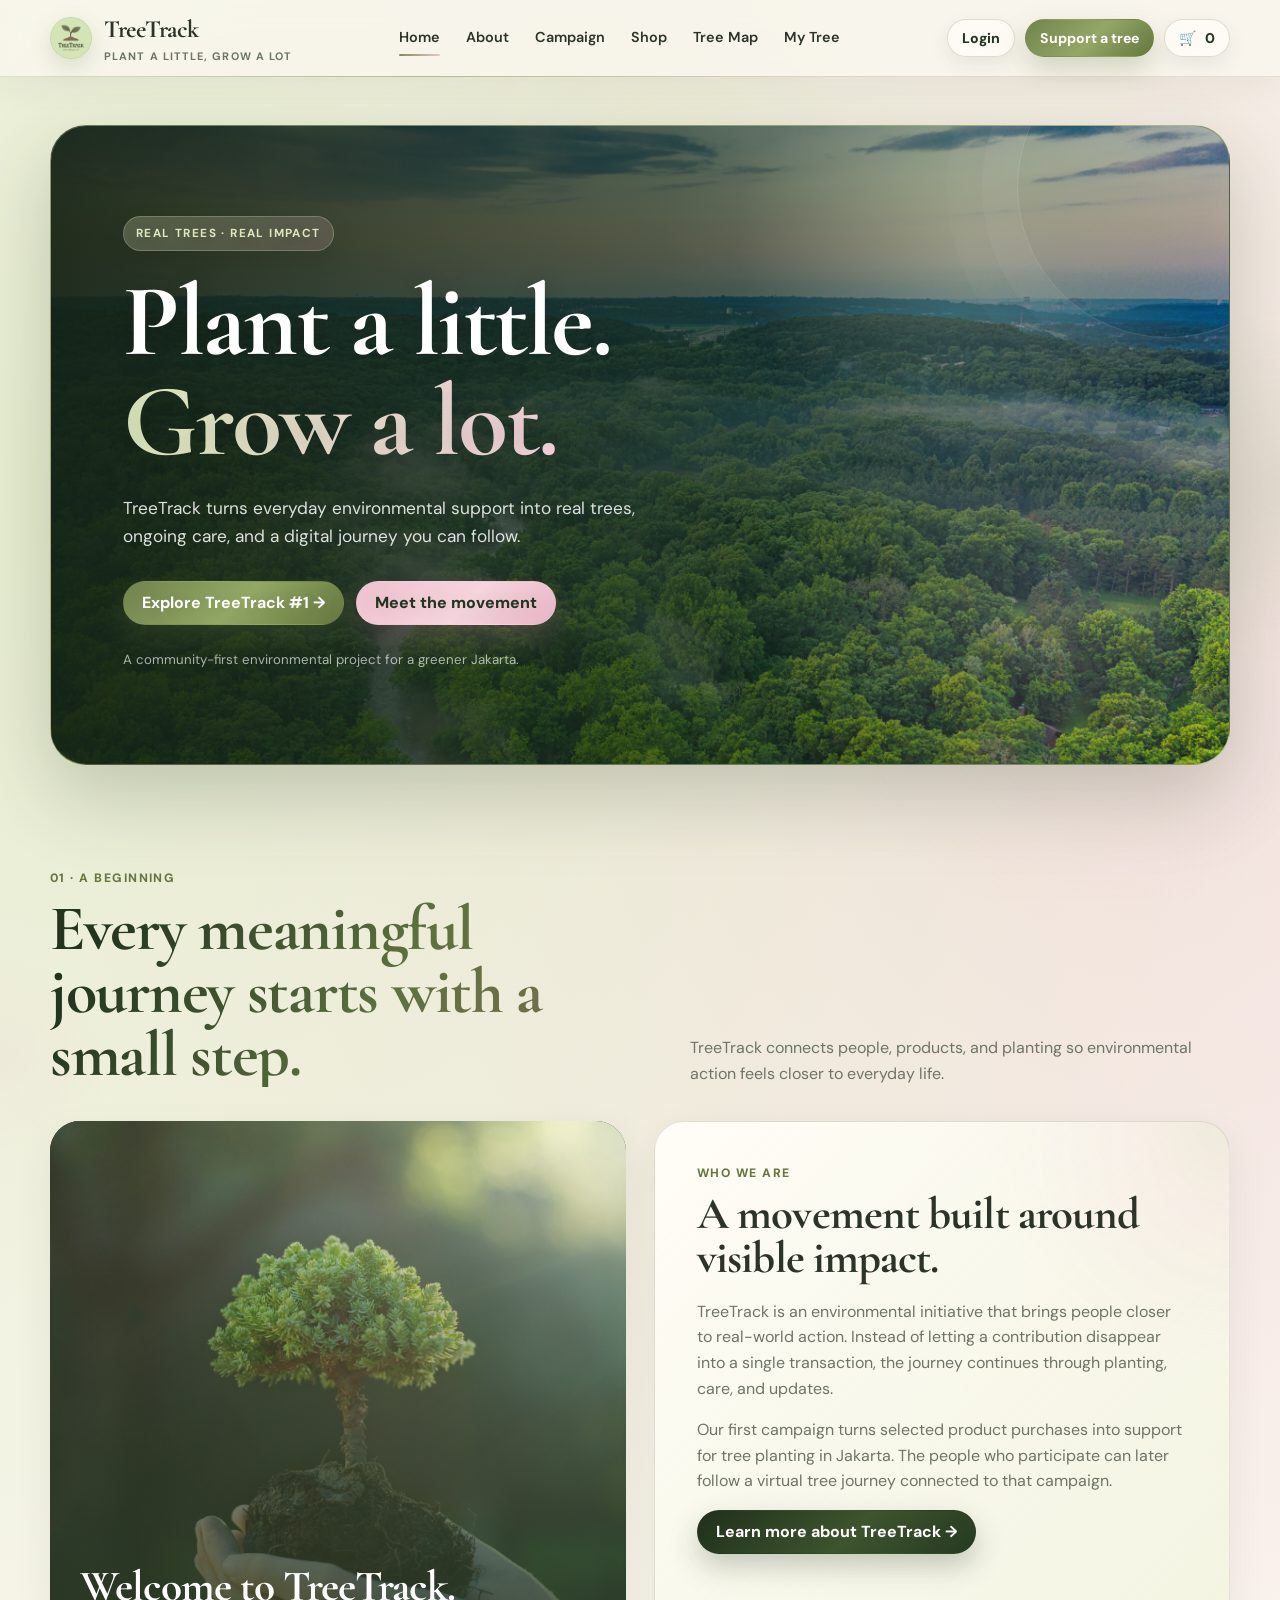
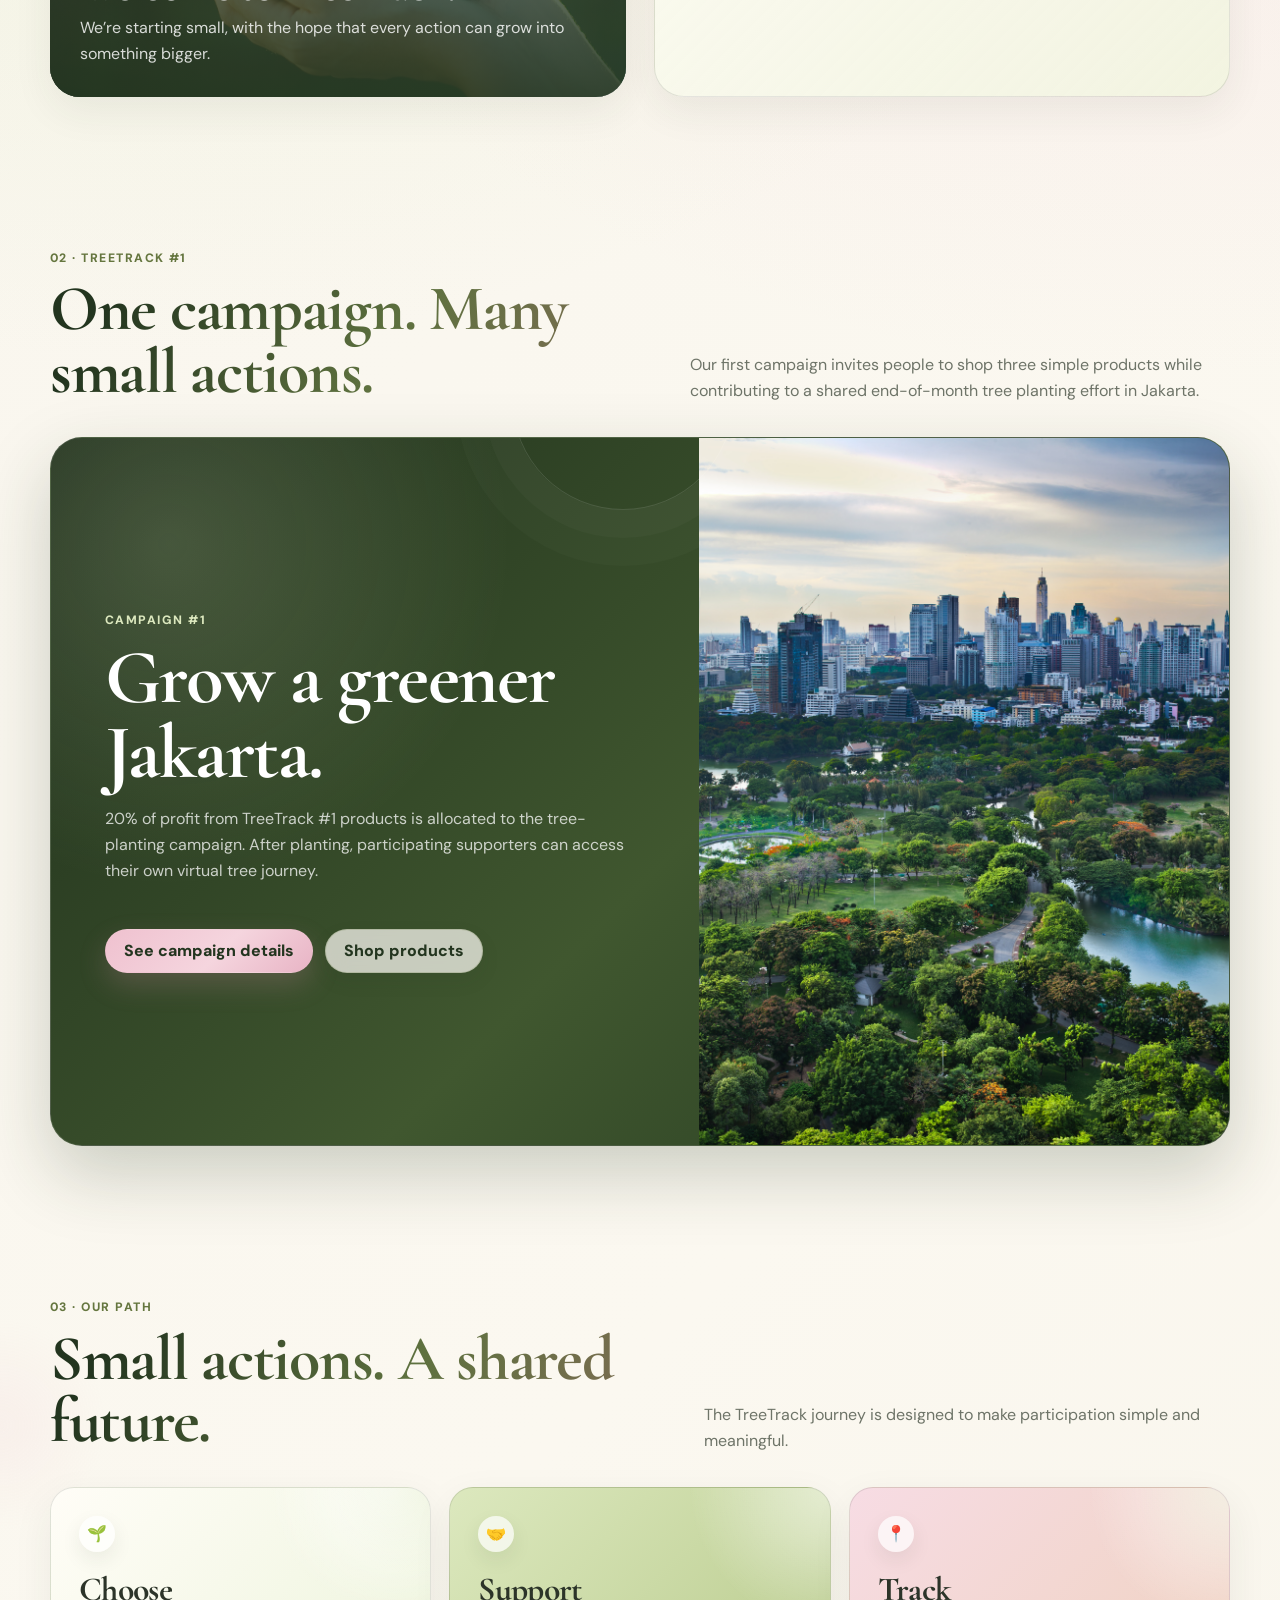
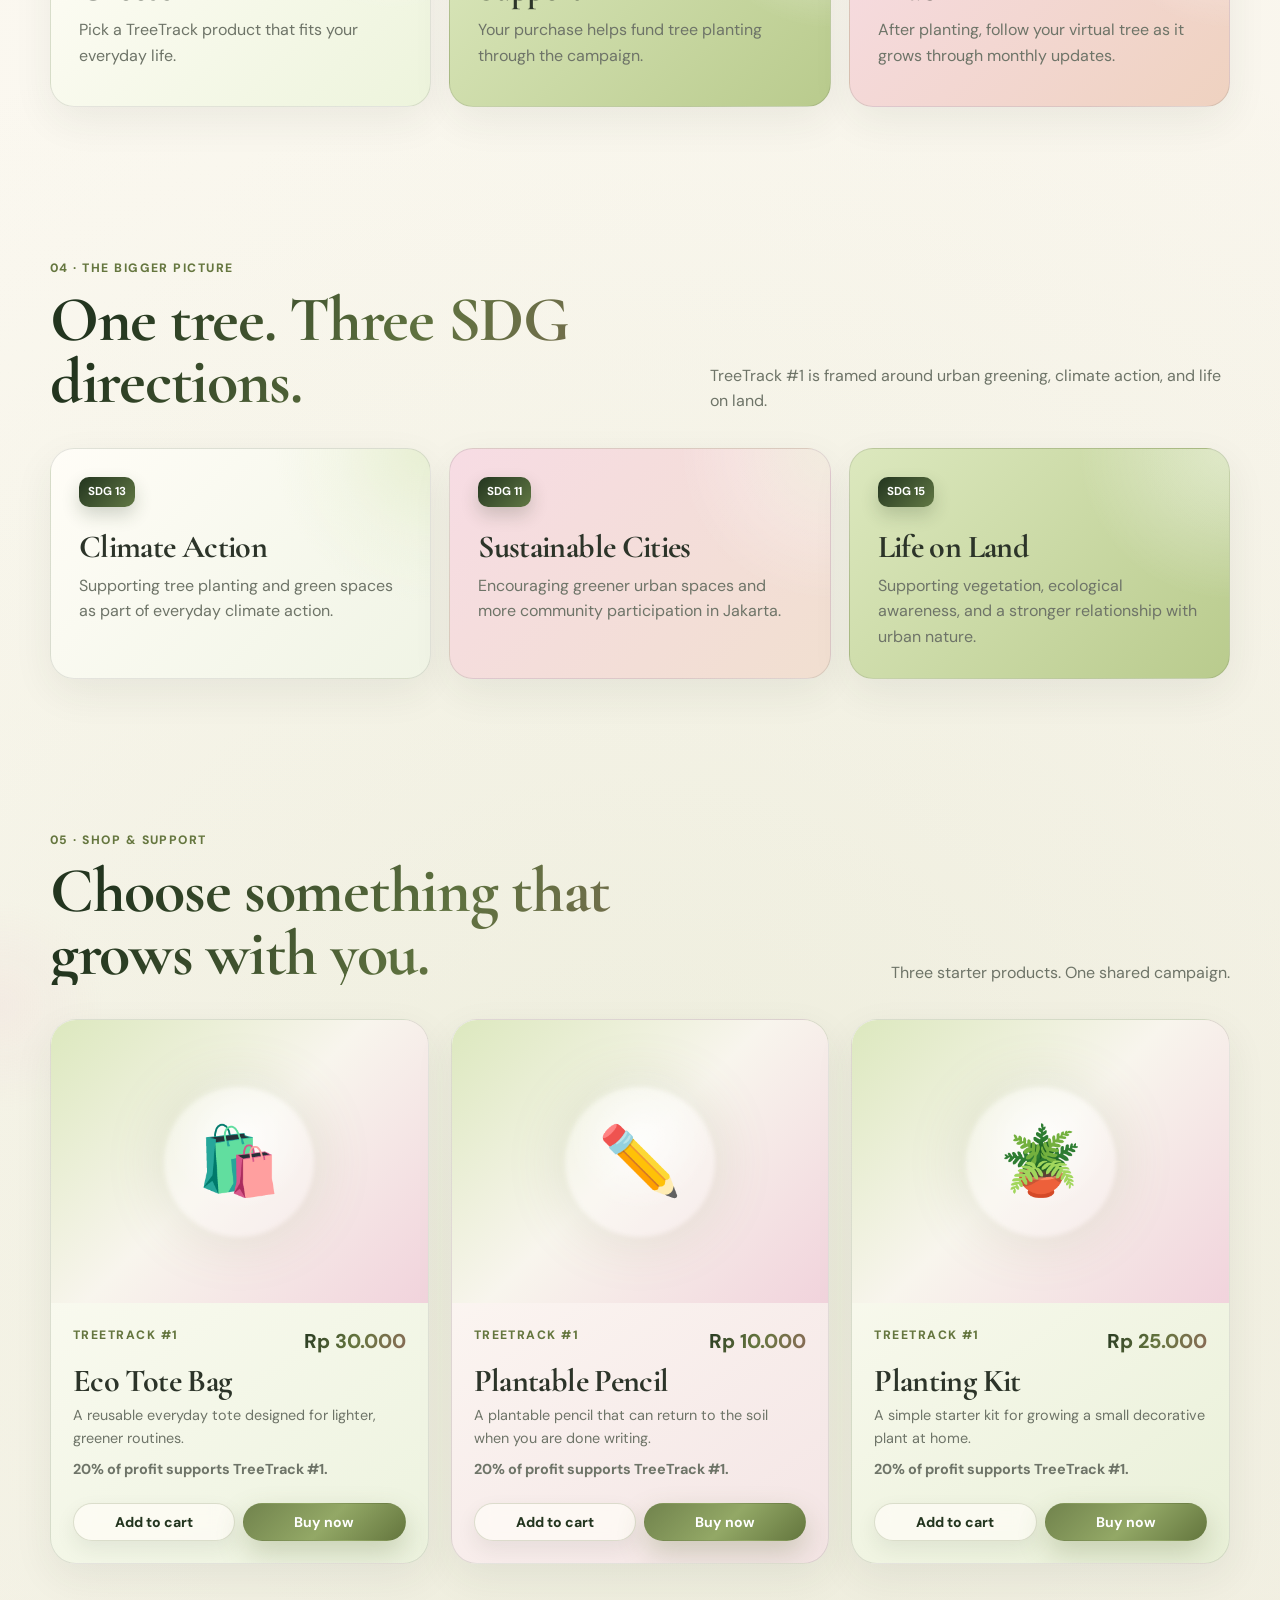
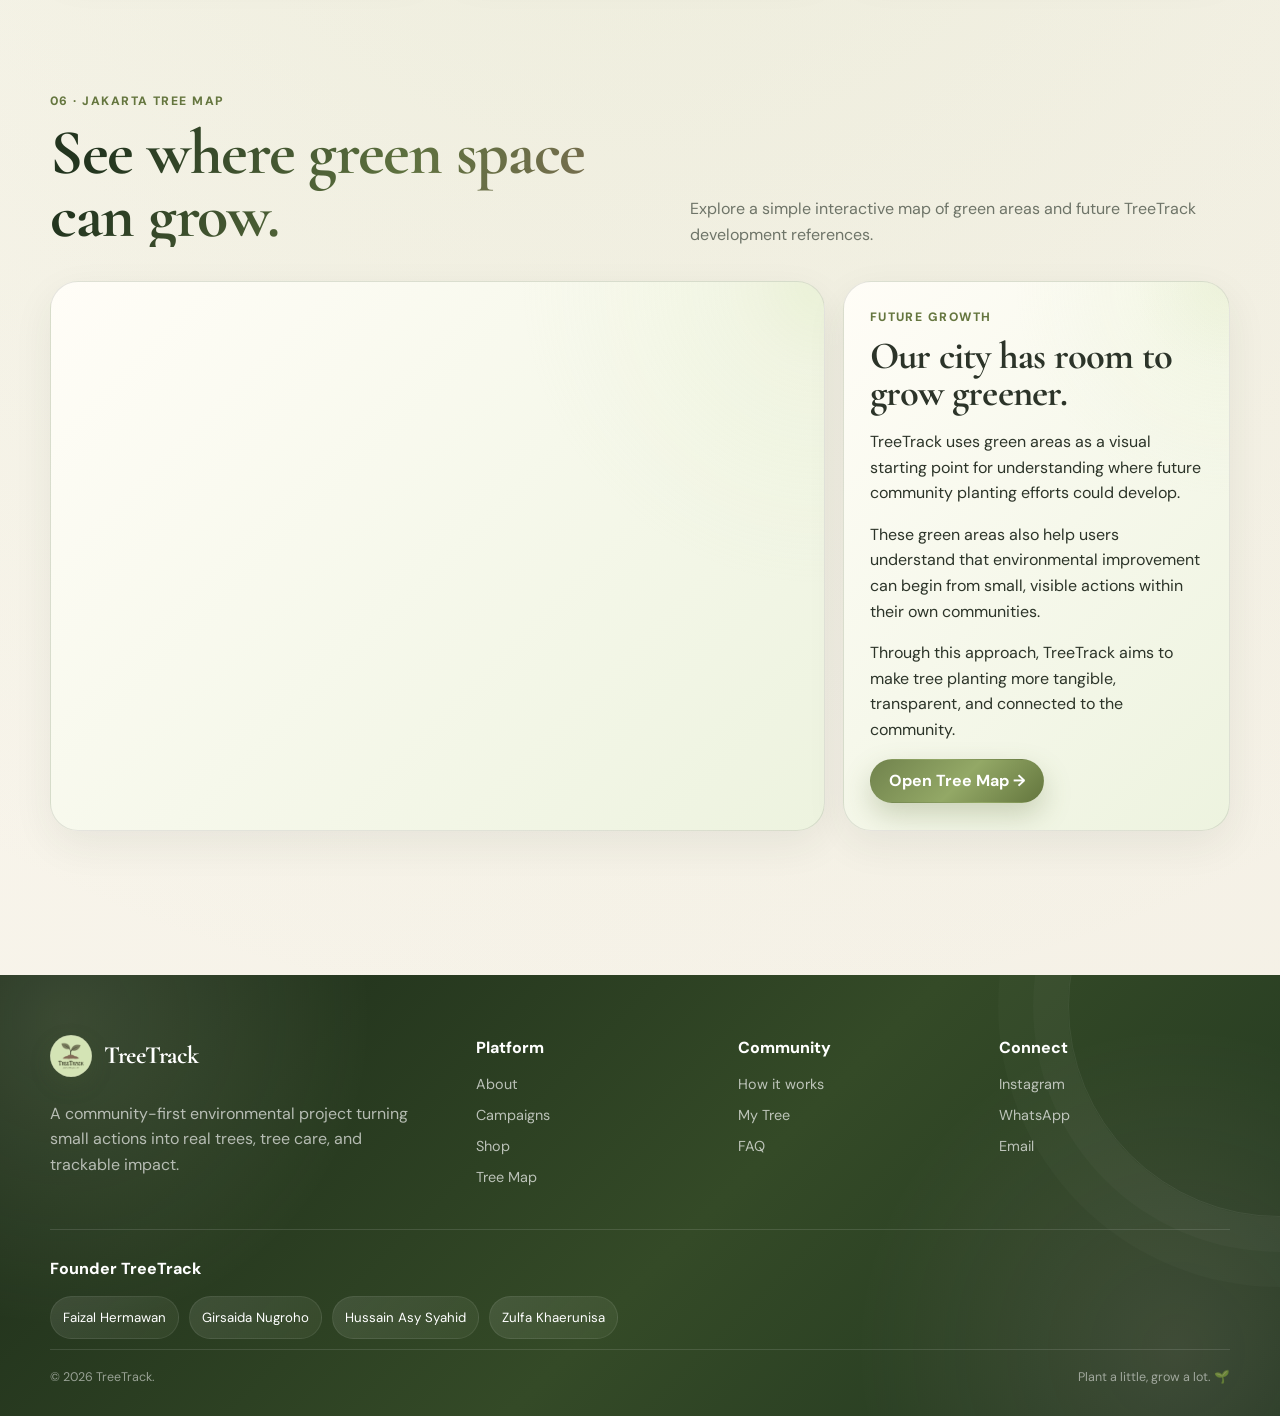
==== index.html @ c63aeb01 "Add files via upload" ====
<!doctype html>
<html lang="en">
<head>
  <meta charset="utf-8">
  <meta name="viewport" content="width=device-width, initial-scale=1">
  <meta name="description" content="TreeTrack — small environmental actions, real trees, and trackable impact.">
  <title>TreeTrack — Plant a little. Grow a lot.</title>
  <link rel="icon" href="assets/treetrack-logo.png">
  <link rel="stylesheet" href="css/styles.css">
</head>
<body>
<header class="site-header">
  <div class="container navbar">
    <a class="brand" href="index.html" aria-label="TreeTrack home">
      <span class="brand-mark"><img src="assets/treetrack-logo.png" alt="TreeTrack logo"></span>
      <span><span class="brand-name">TreeTrack</span><span class="brand-tag">plant a little, grow a lot</span></span>
    </a>
    <button class="mobile-toggle" data-mobile-toggle type="button" aria-label="Open menu">☰</button>
    <nav class="nav-links" aria-label="Primary navigation">
      <a href="index.html">Home</a>
      <a href="about.html">About</a>
      <a href="campaign.html">Campaign</a>
      <a href="shop.html">Shop</a>
      <a href="map.html">Tree Map</a>
      <a href="my-tree.html">My Tree</a>
    </nav>
    <div class="nav-actions">
      <a class="btn btn-outline small" href="login.html" data-auth-link>Login</a>
      <a class="btn btn-primary small" href="shop.html">Support a tree</a>
      <a href="checkout.html" class="btn btn-outline small" aria-label="Cart">🛒 <span data-cart-count>0</span></a>
    </div>
  </div>
</header>

<main>
  <section class="hero">
    <div class="container">
      <div class="hero-panel">
        <img class="hero-image" src="assets/Background1.png" alt="Green landscape with environmental waste cleanup">
        <div class="hero-content">
          <span class="eyebrow">Real trees · real impact</span>
          <h1>Plant a little.<br><em>Grow a lot.</em></h1>
          <p class="hero-copy">TreeTrack turns everyday environmental support into real trees, ongoing care, and a digital journey you can follow.</p>
          <div class="hero-actions">
            <a class="btn btn-primary" href="campaign.html">Explore TreeTrack #1 →</a>
            <a class="btn btn-pink" href="about.html">Meet the movement</a>
          </div>
          <div class="hero-note">A community-first environmental project for a greener Jakarta.</div>
        </div>
      </div>
    </div>
  </section>

  <section class="section tight">
    <div class="container">
      <div class="section-head">
        <div>
          <div class="kicker">01 · A beginning</div>
          <h2>Every meaningful journey starts with a small step.</h2>
        </div>
        <p>TreeTrack connects people, products, and planting so environmental action feels closer to everyday life.</p>
      </div>
      <div class="split">
        <div class="photo-card">
          <img src="assets/Background2.png" alt="TreeTrack brand artwork with a seedling and the welcome message">
          <div class="overlay"></div>
          <div class="photo-copy">
            <h3>Welcome to TreeTrack.</h3>
            <p>We’re starting small, with the hope that every action can grow into something bigger.</p>
          </div>
        </div>
        <div class="text-card">
          <div class="kicker">Who we are</div>
          <h3>A movement built around visible impact.</h3>
          <p>TreeTrack is an environmental initiative that brings people closer to real-world action. Instead of letting a contribution disappear into a single transaction, the journey continues through planting, care, and updates.</p>
          <p>Our first campaign turns selected product purchases into support for tree planting in Jakarta. The people who participate can later follow a virtual tree journey connected to that campaign.</p>
          <a class="btn btn-dark" href="about.html">Learn more about TreeTrack →</a>
        </div>
      </div>
    </div>
  </section>

  <section class="section">
    <div class="container">
      <div class="section-head">
        <div><div class="kicker">02 · TreeTrack #1</div><h2>One campaign. Many small actions.</h2></div>
        <p>Our first campaign invites people to shop three simple products while contributing to a shared end-of-month tree planting effort in Jakarta.</p>
      </div>
      <div class="campaign-banner">
        <div class="copy">
          <div class="kicker" style="color:var(--sage)">Campaign #1</div>
          <h2>Grow a greener Jakarta.</h2>
          <p>20% of profit from TreeTrack #1 products is allocated to the tree-planting campaign. After planting, participating supporters can access their own virtual tree journey.</p>
          <div class="hero-actions">
            <a class="btn btn-pink" href="campaign.html">See campaign details</a>
            <a class="btn btn-outline" href="shop.html">Shop products</a>
          </div>
        </div>
        <div class="media"><img src="assets/Background3.png" alt="Hands transferring a small plant into soil"></div>
      </div>
    </div>
  </section>

  <section class="section tight">
    <div class="container">
      <div class="section-head"><div><div class="kicker">03 · Our path</div><h2>Small actions. A shared future.</h2></div><p>The TreeTrack journey is designed to make participation simple and meaningful.</p></div>
      <div class="story-grid">
        <article class="story-card"><span>🌱</span><h3>Choose</h3><p>Pick a TreeTrack product that fits your everyday life.</p></article>
        <article class="story-card"><span>🤝</span><h3>Support</h3><p>Your purchase helps fund tree planting through the campaign.</p></article>
        <article class="story-card"><span>📍</span><h3>Track</h3><p>After planting, follow your virtual tree as it grows through monthly updates.</p></article>
      </div>
    </div>
  </section>

  <section class="section">
    <div class="container">
      <div class="section-head"><div><div class="kicker">04 · The bigger picture</div><h2>One tree. Three SDG directions.</h2></div><p>TreeTrack #1 is framed around urban greening, climate action, and life on land.</p></div>
      <div class="sdgs">
        <article class="sdg-card"><span class="sdg-tag">SDG 13</span><h3>Climate Action</h3><p>Supporting tree planting and green spaces as part of everyday climate action.</p></article>
        <article class="sdg-card"><span class="sdg-tag">SDG 11</span><h3>Sustainable Cities</h3><p>Encouraging greener urban spaces and more community participation in Jakarta.</p></article>
        <article class="sdg-card"><span class="sdg-tag">SDG 15</span><h3>Life on Land</h3><p>Supporting vegetation, ecological awareness, and a stronger relationship with urban nature.</p></article>
      </div>
    </div>
  </section>

  <section class="section tight">
    <div class="container">
      <div class="section-head"><div><div class="kicker">05 · Shop & support</div><h2>Choose something that grows with you.</h2></div><p>Three starter products. One shared campaign.</p></div>
      <div class="products" id="homeProductGrid"></div>
    </div>
  </section>

  <section class="section tight">
    <div class="container">
      <div class="section-head"><div><div class="kicker">06 · Jakarta tree map</div><h2>See where green space can grow.</h2></div><p>Explore a simple interactive map of green areas and future TreeTrack development references.</p></div>
      <div class="map-shell">
        <div class="map-frame" style="min-height:420px"><iframe title="Jakarta green space map" src="https://www.google.com/maps?q=Jakarta%20green%20spaces&output=embed" loading="lazy"></iframe></div>
        <div class="map-side">
          <div class="kicker">Future growth</div>
          <h3 style="font-size:2.4rem">Our city has room to grow greener.</h3>
          <p>
  TreeTrack uses green areas as a visual starting point for understanding
  where future community planting efforts could develop.
</p>

<p>
  These green areas also help users understand that environmental improvement
  can begin from small, visible actions within their own communities.
</p>

<p>
  Through this approach, TreeTrack aims to make tree planting more tangible,
  transparent, and connected to the community.
</p>
          <a class="btn btn-primary" href="map.html">Open Tree Map →</a>
        </div>
      </div>
    </div>
  </section>
</main>

<footer class="site-footer">
  <div class="container">
    <div class="footer-grid">
      <div class="footer-brand"><div class="brand"><span class="brand-mark"><img src="assets/treetrack-logo.png" alt=""></span><span class="brand-name">TreeTrack</span></div><p>A community-first environmental project turning small actions into real trees, tree care, and trackable impact.</p></div>
      <div><div class="footer-title">Platform</div><div class="footer-links"><a href="about.html">About</a><a href="campaign.html">Campaigns</a><a href="shop.html">Shop</a><a href="map.html">Tree Map</a></div></div>
      <div><div class="footer-title">Community</div><div class="footer-links"><a href="about.html#how">How it works</a><a href="my-tree.html">My Tree</a><a href="about.html#faq">FAQ</a></div></div>
      <div><div class="footer-title">Connect</div><div class="footer-links"><a href="https://instagram.com/treetrack.id" target="_blank" rel="noopener">Instagram</a><a href="https://wa.me/628139511928" target="_blank" rel="noopener">WhatsApp</a><a href="mailto:hello@treetrack.id">Email</a></div></div>
    </div>
    <div class="footer-founders"><div class="footer-title">Founder TreeTrack</div><div class="founder-list"><span class="founder">Faizal Hermawan</span><span class="founder">Girsaida Nugroho</span><span class="founder">Hussain Asy Syahid</span><span class="founder">Zulfa Khaerunisa</span></div></div>
    <div class="footer-bottom"><span>© <span data-year></span> TreeTrack.</span><span>Plant a little, grow a lot. 🌱</span></div>
  </div>
</footer>
<div class="toast"></div>
<script src="js/app.js"></script>
</body>
</html>
---- css/styles.css ----
@import url('https://fonts.googleapis.com/css2?family=Caveat:wght@500;600&family=Cormorant+Garamond:wght@500;600;700&family=DM+Sans:wght@400;500;600;700&display=swap');

:root {
  --forest: #23351f;
  --forest-2: #31462a;
  --olive: #7d8f57;
  --olive-dark: #65763f;
  --sage: #dce8be;
  --sage-2: #eaf2d7;
  --cream: #f8f5ed;
  --paper: #fffdf7;
  --pink: #efc1cf;
  --pink-soft: #f7dce4;
  --brown: #6b5444;
  --ink: #2c3429;
  --muted: #6e7468;
  --line: rgba(44, 52, 41, 0.12);
  --shadow: 0 18px 50px rgba(43, 53, 36, 0.12);
  --radius: 24px;
  --radius-sm: 16px;
  --max: 1180px;
}

* { box-sizing: border-box; }
html { scroll-behavior: smooth; }
body {
  margin: 0;
  background: var(--cream);
  color: var(--ink);
  font-family: 'DM Sans', Arial, sans-serif;
  line-height: 1.6;
}
a { color: inherit; text-decoration: none; }
button, input, select, textarea { font: inherit; }
button { cursor: pointer; }
img { display: block; max-width: 100%; }

h1, h2, h3, .display {
  font-family: 'Cormorant Garamond', Georgia, serif;
  line-height: 0.98;
  margin: 0;
  letter-spacing: -0.02em;
}
.hand { font-family: 'Caveat', cursive; }
.container { width: min(var(--max), calc(100% - 40px)); margin: 0 auto; }

.site-header {
  position: sticky;
  top: 0;
  z-index: 50;
  backdrop-filter: blur(16px);
  background: rgba(248, 245, 237, 0.9);
  border-bottom: 1px solid var(--line);
}
.navbar {
  min-height: 76px;
  display: flex;
  align-items: center;
  justify-content: space-between;
  gap: 24px;
}
.brand {
  display: inline-flex;
  align-items: center;
  gap: 12px;
  font-weight: 700;
}
.brand-mark {
  width: 42px;
  height: 42px;
  border-radius: 50%;
  overflow: hidden;
  background: var(--sage);
  border: 1px solid rgba(35,53,31,0.1);
  flex: 0 0 auto;
}
.brand-mark img { width: 100%; height: 100%; object-fit: cover; }
.brand-name { font-family: 'Cormorant Garamond', Georgia, serif; font-size: 1.55rem; letter-spacing: -0.02em; }
.brand-tag { display: block; color: var(--muted); font-size: 0.68rem; letter-spacing: .1em; text-transform: uppercase; margin-top: -2px; }
.nav-links { display: flex; gap: 18px; align-items: center; }
.nav-links a, .nav-links button {
  border: 0;
  background: none;
  color: var(--ink);
  font-weight: 600;
  font-size: 0.9rem;
  padding: 8px 4px;
}
.nav-links a:hover, .nav-links button:hover { color: var(--olive-dark); }
.nav-actions { display: flex; align-items: center; gap: 10px; }
.mobile-toggle { display: none; border: 1px solid var(--line); background: var(--paper); padding: 10px 12px; border-radius: 12px; }

.btn {
  display: inline-flex;
  align-items: center;
  justify-content: center;
  gap: 8px;
  min-height: 44px;
  padding: 0 18px;
  border-radius: 999px;
  border: 1px solid transparent;
  font-weight: 700;
  transition: transform .2s ease, background .2s ease, box-shadow .2s ease;
}
.btn:hover { transform: translateY(-1px); }
.btn-primary { background: var(--olive); color: #fff; box-shadow: 0 10px 24px rgba(125,143,87,.25); }
.btn-primary:hover { background: var(--olive-dark); }
.btn-outline { background: var(--paper); border-color: var(--line); }
.btn-pink { background: var(--pink); }
.btn-dark { background: var(--forest); color: #fff; }
.btn-ghost { background: transparent; border-color: var(--line); }
.btn.small { min-height: 38px; padding: 0 14px; font-size: .88rem; }
.btn.block { width: 100%; }

.hero {
  min-height: 78vh;
  padding: 48px 0 40px;
  display: grid;
  align-items: center;
}
.hero-panel {
  position: relative;
  min-height: 640px;
  border-radius: 36px;
  overflow: hidden;
  background: var(--forest);
  box-shadow: var(--shadow);
}
.hero-panel::before {
  content: '';
  position: absolute;
  inset: 0;
  background: linear-gradient(90deg, rgba(20,35,22,.93) 0%, rgba(26,49,29,.74) 52%, rgba(26,49,29,.2) 100%);
  z-index: 1;
}
.hero-image { position: absolute; inset: 0; width: 100%; height: 100%; object-fit: cover; object-position: center; }
.hero-content { position: relative; z-index: 2; width: min(700px, 88%); padding: 90px 72px; color: #fff; }
.eyebrow {
  display: inline-flex;
  align-items: center;
  gap: 8px;
  padding: 7px 12px;
  border-radius: 999px;
  background: rgba(220,232,190,.18);
  border: 1px solid rgba(220,232,190,.25);
  color: var(--sage);
  font-size: .73rem;
  text-transform: uppercase;
  letter-spacing: .12em;
  font-weight: 700;
}
.hero h1 { font-size: clamp(4rem, 8vw, 7rem); margin: 20px 0 24px; }
.hero h1 em { color: var(--sage); font-style: normal; }
.hero-copy { font-size: 1.08rem; max-width: 580px; color: rgba(255,255,255,.85); }
.hero-actions { display: flex; gap: 12px; flex-wrap: wrap; margin-top: 30px; }
.hero-note { margin-top: 24px; color: rgba(255,255,255,.65); font-size: .83rem; }

.section { padding: 88px 0; }
.section.tight { padding: 64px 0; }
.section-head { display: flex; justify-content: space-between; align-items: end; gap: 24px; margin-bottom: 34px; }
.section-head h2 { font-size: clamp(2.3rem, 5vw, 4rem); max-width: 700px; }
.section-head p { max-width: 540px; color: var(--muted); margin: 0; }
.kicker { color: var(--olive-dark); font-size: .76rem; font-weight: 800; letter-spacing: .12em; text-transform: uppercase; margin-bottom: 10px; }

.split { display: grid; grid-template-columns: 1fr 1fr; gap: 28px; align-items: stretch; }
.photo-card {
  min-height: 520px;
  border-radius: 30px;
  overflow: hidden;
  position: relative;
  background: var(--forest);
  box-shadow: var(--shadow);
}
.photo-card img { width: 100%; height: 100%; object-fit: cover; }
.photo-card .overlay { position: absolute; inset: 0; background: linear-gradient(180deg, rgba(35,53,31,.05), rgba(35,53,31,.9)); }
.photo-card .photo-copy { position: absolute; inset: auto 30px 30px; color: #fff; z-index: 2; }
.photo-copy h3 { font-size: 2.7rem; margin-bottom: 8px; }
.photo-copy p { color: rgba(255,255,255,.82); margin: 0; }
.text-card { background: var(--paper); border: 1px solid var(--line); border-radius: 30px; padding: 42px; }
.text-card h3 { font-size: 2.8rem; margin-bottom: 18px; }
.text-card p { color: var(--muted); }

.story-grid { display: grid; grid-template-columns: repeat(3, 1fr); gap: 18px; }
.story-card { padding: 28px; border-radius: var(--radius); background: var(--paper); border: 1px solid var(--line); min-height: 220px; }
.story-card:nth-child(2) { background: var(--sage); }
.story-card:nth-child(3) { background: var(--pink-soft); }
.story-card span { display: inline-flex; width: 36px; height: 36px; align-items: center; justify-content: center; border-radius: 50%; background: rgba(255,255,255,.7); margin-bottom: 22px; }
.story-card h3 { font-size: 2.1rem; margin-bottom: 10px; }
.story-card p { color: var(--muted); margin: 0; }

.stat-grid { display: grid; grid-template-columns: repeat(4, 1fr); gap: 14px; }
.stat-card { background: var(--paper); border: 1px solid var(--line); border-radius: 18px; padding: 24px; }
.stat-card strong { display: block; font-size: 2rem; font-family: 'Cormorant Garamond', serif; }
.stat-card span { color: var(--muted); font-size: .84rem; }

.sdgs { display: grid; grid-template-columns: repeat(3, 1fr); gap: 18px; }
.sdg-card { border-radius: var(--radius); padding: 28px; border: 1px solid var(--line); background: var(--paper); }
.sdg-card:nth-child(2) { background: var(--pink-soft); }
.sdg-card:nth-child(3) { background: var(--sage); }
.sdg-tag { display: inline-flex; padding: 6px 9px; border-radius: 10px; background: var(--forest); color: #fff; font-weight: 700; font-size: .72rem; }
.sdg-card h3 { font-size: 2rem; margin: 24px 0 10px; }
.sdg-card p { margin: 0; color: var(--muted); }

.campaign-banner {
  background: var(--forest);
  border-radius: 32px;
  overflow: hidden;
  display: grid;
  grid-template-columns: 1.1fr .9fr;
  min-height: 460px;
}
.campaign-banner .copy { padding: 54px; color: #fff; display: flex; flex-direction: column; justify-content: center; }
.campaign-banner h2 { font-size: clamp(3rem, 6vw, 5.5rem); }
.campaign-banner p { color: rgba(255,255,255,.75); max-width: 560px; }
.campaign-banner .media img { width: 100%; height: 100%; object-fit: cover; }

.products { display: grid; grid-template-columns: repeat(3, 1fr); gap: 18px; }
.product-card { background: var(--paper); border: 1px solid var(--line); border-radius: 26px; overflow: hidden; display: flex; flex-direction: column; }
.product-media { aspect-ratio: 4 / 3; background: linear-gradient(135deg, var(--sage), var(--paper)); display: grid; place-items: center; font-size: 4.4rem; }
.product-body { padding: 22px; display: flex; flex-direction: column; gap: 8px; flex: 1; }
.product-meta { display: flex; align-items: center; justify-content: space-between; gap: 12px; }
.product-body h3 { font-size: 2rem; }
.product-body p { color: var(--muted); font-size: .9rem; margin: 0; }
.price { font-size: 1.25rem; font-weight: 800; color: var(--olive-dark); }
.product-actions { display: flex; gap: 8px; margin-top: auto; padding-top: 14px; }
.product-actions .btn { flex: 1; }

.map-shell { display: grid; grid-template-columns: 1.4fr .7fr; gap: 18px; }
.map-frame { background: var(--paper); border: 1px solid var(--line); border-radius: 28px; overflow: hidden; min-height: 540px; }
.map-frame iframe { width: 100%; height: 100%; min-height: 540px; border: 0; }
.map-side { background: var(--paper); border: 1px solid var(--line); border-radius: 28px; padding: 26px; }
.map-locations { display: grid; gap: 10px; margin-top: 18px; }
.location-btn { border: 1px solid var(--line); background: transparent; padding: 14px; border-radius: 16px; text-align: left; transition: .2s ease; }
.location-btn.active, .location-btn:hover { background: var(--sage-2); border-color: rgba(101,118,63,.25); }
.location-btn strong { display: block; }
.location-btn span { display: block; font-size: .8rem; color: var(--muted); margin-top: 3px; }
.map-detail { margin-top: 22px; padding: 18px; border-radius: 18px; background: var(--sage); }
.map-detail p { color: var(--muted); font-size: .9rem; }

.page-hero { padding: 76px 0 36px; }
.page-hero-inner { max-width: 860px; }
.page-hero h1 { font-size: clamp(3.3rem, 7vw, 6rem); margin: 14px 0 18px; }
.page-hero p { max-width: 700px; color: var(--muted); font-size: 1.06rem; }

.timeline { display: grid; grid-template-columns: repeat(4, 1fr); gap: 0; border: 1px solid var(--line); border-radius: 24px; overflow: hidden; background: var(--paper); }
.timeline-item { padding: 26px; border-right: 1px solid var(--line); min-height: 180px; }
.timeline-item:last-child { border-right: 0; }
.timeline-item .num { font-size: .74rem; font-weight: 800; color: var(--olive-dark); letter-spacing: .12em; }
.timeline-item h3 { font-size: 1.8rem; margin: 16px 0 8px; }
.timeline-item p { margin: 0; color: var(--muted); font-size: .88rem; }

.form-wrap { max-width: 560px; margin: 40px auto 90px; }
.form-card { background: var(--paper); border: 1px solid var(--line); border-radius: 28px; padding: 34px; box-shadow: var(--shadow); }
.form-card h1 { font-size: 3rem; margin-bottom: 10px; }
.form-card > p { color: var(--muted); }
.field { display: grid; gap: 7px; margin-top: 18px; }
.field label { font-size: .84rem; font-weight: 700; }
.field input, .field textarea, .field select {
  width: 100%;
  min-height: 46px;
  padding: 12px 14px;
  border: 1px solid var(--line);
  border-radius: 14px;
  background: #fff;
  color: var(--ink);
  outline: none;
}
.field textarea { min-height: 110px; resize: vertical; }
.field input:focus, .field textarea:focus, .field select:focus { border-color: var(--olive); box-shadow: 0 0 0 4px rgba(125,143,87,.12); }
.form-row { display: grid; grid-template-columns: 1fr 1fr; gap: 12px; }
.form-footer { margin-top: 22px; display: flex; gap: 10px; align-items: center; justify-content: space-between; flex-wrap: wrap; }
.form-note { font-size: .78rem; color: var(--muted); margin-top: 16px; }
.alert { padding: 12px 14px; border-radius: 14px; margin-top: 16px; font-size: .88rem; display: none; }
.alert.show { display: block; }
.alert.error { background: #f8dfdf; color: #823c3c; }
.alert.success { background: var(--sage); color: var(--forest); }

.checkout-grid { display: grid; grid-template-columns: 1.2fr .8fr; gap: 18px; align-items: start; }
.summary-card { background: var(--paper); border: 1px solid var(--line); border-radius: 24px; padding: 24px; position: sticky; top: 98px; }
.summary-item { display: flex; justify-content: space-between; gap: 12px; padding: 14px 0; border-bottom: 1px solid var(--line); }
.summary-item:last-child { border-bottom: 0; }
.summary-total { display: flex; justify-content: space-between; padding-top: 18px; font-weight: 800; font-size: 1.08rem; }

.account-grid { display: grid; grid-template-columns: .7fr 1.3fr; gap: 18px; }
.profile-card, .orders-card { background: var(--paper); border: 1px solid var(--line); border-radius: 24px; padding: 28px; }
.avatar { width: 62px; height: 62px; display: grid; place-items: center; border-radius: 50%; background: var(--sage); color: var(--forest); font-weight: 800; font-size: 1.4rem; }
.profile-card h2 { font-size: 2.1rem; margin: 16px 0 4px; }
.profile-card p { margin: 0; color: var(--muted); }
.order-row { display: grid; grid-template-columns: 1.5fr .7fr .8fr .6fr; gap: 10px; align-items: center; padding: 16px 0; border-bottom: 1px solid var(--line); }
.order-row:last-child { border-bottom: 0; }
.status { display: inline-flex; width: fit-content; padding: 5px 8px; border-radius: 999px; background: var(--sage); color: var(--forest); font-size: .72rem; font-weight: 800; }
.status.waiting { background: var(--pink-soft); }

.tree-app { display: grid; grid-template-columns: .7fr 1.3fr; gap: 18px; align-items: stretch; }
.tree-panel, .tree-info { background: var(--paper); border: 1px solid var(--line); border-radius: 28px; }
.tree-panel { min-height: 620px; padding: 26px; position: relative; overflow: hidden; }
.tree-scene {
  position: relative;
  min-height: 520px;
  border-radius: 22px;
  background: radial-gradient(circle at 50% 18%, #fffde9 0, rgba(255,253,231,.8) 20%, rgba(220,232,190,.85) 55%, #c5d4a1 100%);
  overflow: hidden;
  perspective: 800px;
}
.tree-scene::after {
  content: '';
  position: absolute;
  left: -15%; right: -15%; bottom: -25px; height: 190px;
  background: #7b684e;
  border-radius: 50% 50% 0 0;
  transform: rotate(-3deg);
}
.tree-model {
  position: absolute;
  width: 300px;
  height: 390px;
  left: 50%; top: 50%;
  transform: translate(-50%,-50%) rotateY(0deg);
  transform-style: preserve-3d;
  transition: transform .15s ease;
}
.tree-trunk {
  position: absolute;
  width: 60px; height: 240px;
  left: 120px; top: 110px;
  border-radius: 36px 36px 20px 20px;
  background: linear-gradient(90deg, #5a4438 0%, #795846 48%, #493a31 100%);
  box-shadow: 28px 10px 0 rgba(69,50,38,.13);
}
.tree-branch { position: absolute; width: 128px; height: 18px; border-radius: 20px; background: #5c4737; left: 72px; top: 126px; transform: rotate(-30deg); }
.tree-crown { position: absolute; inset: 0; }
.leaf {
  position: absolute;
  width: 94px; height: 70px;
  border-radius: 100% 0 100% 0;
  background: linear-gradient(135deg, #6d7f45, #8fa662 72%, #55673a);
  filter: drop-shadow(8px 10px 8px rgba(32,47,26,.15));
}
.leaf.l1 { left: 50px; top: 76px; transform: rotate(-24deg); }
.leaf.l2 { left: 146px; top: 56px; transform: rotate(22deg) scale(1.08); }
.leaf.l3 { left: 38px; top: 146px; transform: rotate(8deg) scale(.86); }
.leaf.l4 { left: 172px; top: 142px; transform: rotate(28deg) scale(.9); }
.leaf.l5 { left: 86px; top: 28px; transform: rotate(8deg) scale(.72); }

.tree-pot {
  position: absolute;
  width: 118px;
  height: 76px;
  left: 91px;
  top: 314px;
  background: linear-gradient(90deg, #6b5444, #8a6b55 45%, #5a4639 100%);
  border-radius: 12px 12px 28px 28px;
  transform: perspective(500px) rotateX(-8deg);
  box-shadow: 0 18px 18px rgba(64,48,37,.15);
}
.tree-soil {
  position: absolute;
  width: 92px;
  height: 24px;
  left: 104px;
  top: 303px;
  border-radius: 50%;
  background: #4e3e31;
  z-index: 3;
}
.waiting-note {
  position: absolute;
  left: 50%;
  top: 16px;
  transform: translateX(-50%);
  width: max-content;
  max-width: calc(100% - 32px);
  padding: 7px 11px;
  border-radius: 999px;
  background: rgba(255,255,255,.68);
  border: 1px solid rgba(35,53,31,.08);
  color: var(--forest);
  font-size: .72rem;
  font-weight: 800;
  z-index: 4;
}

.tree-tag { position: absolute; z-index: 3; left: 18px; bottom: 18px; background: rgba(255,255,255,.78); backdrop-filter: blur(8px); padding: 10px 12px; border-radius: 14px; font-size: .78rem; }
.tree-info { padding: 30px; }
.tree-info h2 { font-size: 3.2rem; }
.tree-info .phase { margin-top: 10px; display: inline-flex; padding: 6px 10px; border-radius: 999px; background: var(--pink-soft); font-size: .76rem; font-weight: 800; }
.phase-bar { display: grid; grid-template-columns: repeat(4,1fr); gap: 8px; margin: 28px 0; }
.phase-dot { height: 8px; border-radius: 999px; background: #e6e8df; }
.phase-dot.active { background: var(--olive); }
.tree-metadata { display: grid; grid-template-columns: 1fr 1fr; gap: 12px; margin: 24px 0; }
.meta { background: var(--sage-2); border-radius: 16px; padding: 16px; }
.meta span { display: block; color: var(--muted); font-size: .76rem; }
.meta strong { display: block; margin-top: 4px; }
.tree-timeline { display: grid; gap: 12px; margin-top: 20px; }
.growth-card { border: 1px solid var(--line); padding: 16px; border-radius: 16px; }
.growth-card.current { background: var(--sage); }
.growth-card h4 { margin: 0 0 4px; }
.growth-card p { margin: 0; color: var(--muted); font-size: .84rem; }
.tree-controls { display: flex; gap: 8px; margin-top: 14px; }

.empty-state { text-align: center; padding: 70px 20px; background: var(--paper); border: 1px solid var(--line); border-radius: 28px; }
.empty-state h2 { font-size: 2.7rem; }
.empty-state p { color: var(--muted); max-width: 520px; margin: 12px auto 20px; }

.payment-box { max-width: 720px; margin: 0 auto 90px; }
.order-code { font-family: monospace; padding: 8px 10px; background: #eef2e5; border-radius: 8px; }
.whatsapp-box { margin-top: 22px; padding: 22px; border-radius: 20px; background: var(--sage); }
.whatsapp-box h3 { font-size: 2rem; }

.site-footer { background: var(--forest); color: #fff; margin-top: 80px; }
.footer-grid { display: grid; grid-template-columns: 1.2fr .7fr .7fr .7fr; gap: 30px; padding: 60px 0 36px; }
.footer-brand p { color: rgba(255,255,255,.65); max-width: 360px; }
.footer-title { font-weight: 800; margin-bottom: 12px; }
.footer-links { display: grid; gap: 8px; color: rgba(255,255,255,.68); font-size: .9rem; }
.footer-founders { border-top: 1px solid rgba(255,255,255,.12); padding: 26px 0 10px; }
.founder-list { display: flex; flex-wrap: wrap; gap: 10px; margin-top: 14px; }
.founder { padding: 10px 12px; border-radius: 999px; background: rgba(255,255,255,.08); font-size: .83rem; }
.footer-bottom { border-top: 1px solid rgba(255,255,255,.12); padding: 18px 0 28px; color: rgba(255,255,255,.52); font-size: .78rem; display: flex; justify-content: space-between; gap: 16px; }

.toast { position: fixed; right: 22px; bottom: 22px; z-index: 80; background: var(--forest); color: #fff; padding: 13px 16px; border-radius: 14px; box-shadow: var(--shadow); opacity: 0; transform: translateY(16px); pointer-events: none; transition: .25s ease; }
.toast.show { opacity: 1; transform: translateY(0); }

@media (max-width: 980px) {
  .nav-links { display: none; position: absolute; top: 76px; left: 20px; right: 20px; flex-direction: column; align-items: stretch; background: rgba(255,253,247,.98); border: 1px solid var(--line); padding: 16px; border-radius: 20px; box-shadow: var(--shadow); }
  .nav-links.open { display: flex; }
  .mobile-toggle { display: inline-flex; }
  .hero-panel { min-height: 680px; }
  .hero-content { padding: 70px 36px; }
  .split, .campaign-banner, .map-shell, .checkout-grid, .account-grid, .tree-app { grid-template-columns: 1fr; }
  .stat-grid { grid-template-columns: 1fr 1fr; }
  .products, .sdgs { grid-template-columns: 1fr 1fr; }
  .summary-card { position: static; }
  .timeline { grid-template-columns: 1fr 1fr; }
  .timeline-item:nth-child(2) { border-right: 0; }
  .timeline-item:nth-child(n+3) { border-top: 1px solid var(--line); }
  .footer-grid { grid-template-columns: 1fr 1fr; }
}

@media (max-width: 680px) {
  .container { width: min(var(--max), calc(100% - 28px)); }
  .navbar { min-height: 68px; }
  .brand-name { font-size: 1.35rem; }
  .brand-tag { display: none; }
  .nav-links { top: 68px; left: 14px; right: 14px; }
  .nav-actions .btn-outline { display: none; }
  .hero { padding-top: 20px; }
  .hero-panel { border-radius: 22px; min-height: 690px; }
  .hero-content { padding: 52px 24px; width: 100%; }
  .hero h1 { font-size: 4.2rem; }
  .section { padding: 64px 0; }
  .section-head { display: block; }
  .section-head h2 { margin-bottom: 12px; }
  .story-grid, .products, .sdgs, .stat-grid { grid-template-columns: 1fr; }
  .split { gap: 16px; }
  .photo-card { min-height: 420px; }
  .text-card { padding: 26px; }
  .campaign-banner { min-height: auto; }
  .campaign-banner .copy { padding: 32px 24px; }
  .form-card { padding: 24px; }
  .form-row { grid-template-columns: 1fr; }
  .timeline { grid-template-columns: 1fr; }
  .timeline-item { border-right: 0; border-bottom: 1px solid var(--line); }
  .timeline-item:last-child { border-bottom: 0; }
  .tree-panel { min-height: 560px; }
  .tree-scene { min-height: 460px; }
  .tree-model { transform: translate(-50%,-50%) scale(.83); }
  .tree-metadata { grid-template-columns: 1fr; }
  .order-row { grid-template-columns: 1fr; align-items: start; }
  .footer-grid { grid-template-columns: 1fr; }
  .footer-bottom { flex-direction: column; }
}


/* =========================================================
   TreeTrack Visual Refresh — Gradient / Depth / Hover System
   Applied globally across every page.
   ========================================================= */

:root {
  --forest: #23351f;
  --forest-2: #31462a;
  --olive: #7d8f57;
  --olive-dark: #65763f;
  --sage: #dce8be;
  --sage-2: #eaf2d7;
  --cream: #f8f5ed;
  --paper: #fffdf7;
  --pink: #efc1cf;
  --pink-soft: #f7dce4;
  --brown: #6b5444;
  --ink: #2c3429;
  --muted: #6e7468;
  --line: rgba(44, 52, 41, 0.12);
  --shadow: 0 20px 55px rgba(43, 53, 36, 0.13);
  --shadow-hover: 0 28px 75px rgba(43, 53, 36, 0.20);
  --radius: 24px;
  --radius-sm: 16px;
  --max: 1180px;

  --tt-gradient: linear-gradient(135deg, #23351f 0%, #52683b 46%, #9bad70 100%);
  --tt-soft-gradient: linear-gradient(135deg, #edf4dc 0%, #f9f4e8 48%, #f8dce5 100%);
  --tt-green-gradient: linear-gradient(135deg, #dce8be 0%, #a9bd7c 100%);
  --tt-pink-gradient: linear-gradient(135deg, #f8dce5 0%, #efd0b9 100%);
  --tt-glow: 0 0 0 1px rgba(255,255,255,.25), 0 18px 45px rgba(95,119,61,.22);
}

body {
  position: relative;
  isolation: isolate;
  background:
    radial-gradient(circle at 8% 8%, rgba(220,232,190,.62), transparent 25%),
    radial-gradient(circle at 92% 12%, rgba(239,193,207,.38), transparent 22%),
    radial-gradient(circle at 50% 72%, rgba(169,189,124,.14), transparent 30%),
    linear-gradient(135deg, #f8f5ed 0%, #fbf8f0 48%, #f4f0e5 100%);
}

body::before {
  content: "";
  position: fixed;
  inset: 0;
  z-index: -2;
  pointer-events: none;
  background:
    radial-gradient(circle at var(--mouse-x, 50%) var(--mouse-y, 20%), rgba(220,232,190,.20), transparent 22%),
    radial-gradient(circle at 85% 75%, rgba(239,193,207,.14), transparent 20%);
}

body::after {
  content: "";
  position: fixed;
  width: 360px;
  height: 360px;
  right: -180px;
  top: 34%;
  z-index: -1;
  pointer-events: none;
  border-radius: 50%;
  background: radial-gradient(circle, rgba(125,143,87,.13), transparent 68%);
  filter: blur(8px);
}

.site-header {
  background: rgba(250,247,239,.76);
  border-bottom: 1px solid rgba(101,118,63,.16);
  box-shadow: 0 8px 35px rgba(43,53,36,.06);
}

.site-header::after {
  content: "";
  position: absolute;
  left: 0;
  right: 0;
  bottom: -1px;
  height: 1px;
  background: linear-gradient(90deg, transparent, rgba(125,143,87,.48), rgba(239,193,207,.48), transparent);
}

.brand-mark {
  box-shadow: 0 8px 22px rgba(79,99,51,.18);
  transition: transform .3s ease, box-shadow .3s ease;
}

.brand:hover .brand-mark {
  transform: rotate(-4deg) scale(1.07);
  box-shadow: 0 12px 28px rgba(79,99,51,.26);
}

.nav-links a {
  position: relative;
  transition: color .25s ease, transform .25s ease;
}

.nav-links a::after {
  content: "";
  position: absolute;
  left: 4px;
  right: 4px;
  bottom: 2px;
  height: 2px;
  border-radius: 999px;
  transform: scaleX(0);
  transform-origin: center;
  background: linear-gradient(90deg, var(--olive), var(--pink));
  transition: transform .25s ease;
}

.nav-links a:hover {
  color: var(--olive-dark);
  transform: translateY(-1px);
}

.nav-links a:hover::after,
.nav-links a[aria-current="page"]::after {
  transform: scaleX(1);
}

.btn {
  position: relative;
  overflow: hidden;
  box-shadow: 0 8px 20px rgba(43,53,36,.08);
  transition: transform .25s ease, box-shadow .25s ease, background .25s ease, border-color .25s ease;
}

.btn::before {
  content: "";
  position: absolute;
  inset: 0;
  background: linear-gradient(110deg, transparent 20%, rgba(255,255,255,.38) 48%, transparent 76%);
  transform: translateX(-130%);
  transition: transform .55s ease;
}

.btn:hover::before {
  transform: translateX(130%);
}

.btn:hover {
  transform: translateY(-3px);
  box-shadow: 0 14px 30px rgba(43,53,36,.15);
}

.btn:active {
  transform: translateY(-1px) scale(.98);
}

.btn-primary {
  background: linear-gradient(135deg, #71834d 0%, #93a866 52%, #64763e 100%);
  box-shadow: 0 12px 28px rgba(101,118,63,.28);
}

.btn-primary:hover {
  background: linear-gradient(135deg, #63763e 0%, #829956 52%, #526534 100%);
}

.btn-outline {
  background: rgba(255,253,247,.72);
  border-color: rgba(101,118,63,.22);
  backdrop-filter: blur(10px);
}

.btn-outline:hover {
  border-color: rgba(101,118,63,.38);
  background: linear-gradient(135deg, rgba(220,232,190,.55), rgba(255,253,247,.92));
}

.btn-pink {
  background: linear-gradient(135deg, #efc1cf, #f5d5de 55%, #e8b4c5);
  box-shadow: 0 12px 28px rgba(208,143,165,.23);
}

.btn-dark {
  background: linear-gradient(135deg, #1f301c, #3d542e 55%, #263a21);
  box-shadow: 0 12px 28px rgba(35,53,31,.25);
}

.btn-ghost:hover {
  background: rgba(220,232,190,.38);
}

.hero {
  position: relative;
}

.hero-panel {
  background: var(--tt-gradient);
  box-shadow: 0 30px 80px rgba(35,53,31,.22);
  border: 1px solid rgba(255,255,255,.18);
}

.hero-panel::before {
  background:
    radial-gradient(circle at 78% 18%, rgba(220,232,190,.30), transparent 22%),
    radial-gradient(circle at 84% 80%, rgba(239,193,207,.18), transparent 25%),
    linear-gradient(90deg, rgba(20,35,22,.94) 0%, rgba(26,49,29,.70) 52%, rgba(26,49,29,.20) 100%);
}

.hero-panel::after {
  content: "";
  position: absolute;
  width: 300px;
  height: 300px;
  right: -90px;
  top: -90px;
  border-radius: 50%;
  border: 1px solid rgba(255,255,255,.14);
  box-shadow:
    0 0 0 35px rgba(255,255,255,.035),
    0 0 0 70px rgba(255,255,255,.025);
  pointer-events: none;
  z-index: 1;
}

.hero-content {
  text-shadow: 0 2px 22px rgba(0,0,0,.16);
}

.eyebrow {
  background: linear-gradient(135deg, rgba(220,232,190,.24), rgba(239,193,207,.16));
  box-shadow: 0 8px 25px rgba(0,0,0,.10);
}

.hero h1 em {
  background: linear-gradient(90deg, #dce8be, #f4d2dc);
  -webkit-background-clip: text;
  background-clip: text;
  color: transparent;
}

.section {
  position: relative;
}

.section:nth-of-type(even)::before {
  content: "";
  position: absolute;
  width: 220px;
  height: 220px;
  left: -110px;
  top: 15%;
  border-radius: 50%;
  background: radial-gradient(circle, rgba(239,193,207,.14), transparent 68%);
  pointer-events: none;
}

.section-head h2,
.page-hero h1 {
  background: linear-gradient(120deg, #23351f 10%, #5e713f 55%, #846b57 100%);
  -webkit-background-clip: text;
  background-clip: text;
  color: transparent;
}

.page-hero {
  position: relative;
}

.page-hero::before {
  content: "";
  position: absolute;
  width: 480px;
  height: 480px;
  right: -190px;
  top: -170px;
  border-radius: 50%;
  background:
    radial-gradient(circle at 35% 35%, rgba(239,193,207,.34), transparent 42%),
    radial-gradient(circle at 65% 65%, rgba(220,232,190,.48), transparent 60%);
  filter: blur(4px);
  pointer-events: none;
}

.photo-card,
.text-card,
.story-card,
.stat-card,
.sdg-card,
.product-card,
.map-frame,
.map-side,
.timeline,
.form-card,
.summary-card,
.profile-card,
.orders-card,
.tree-panel,
.tree-info,
.empty-state,
.payment-box,
.whatsapp-box,
.growth-card {
  box-shadow: 0 14px 40px rgba(43,53,36,.07);
}

.photo-card,
.text-card,
.story-card,
.stat-card,
.sdg-card,
.product-card,
.map-frame,
.map-side,
.timeline,
.form-card,
.summary-card,
.profile-card,
.orders-card,
.tree-panel,
.tree-info,
.empty-state,
.payment-box {
  position: relative;
  overflow: hidden;
}

.photo-card::before,
.text-card::before,
.story-card::before,
.stat-card::before,
.sdg-card::before,
.product-card::before,
.map-frame::before,
.map-side::before,
.timeline::before,
.form-card::before,
.summary-card::before,
.profile-card::before,
.orders-card::before,
.tree-panel::before,
.tree-info::before,
.empty-state::before {
  content: "";
  position: absolute;
  width: 180px;
  height: 180px;
  right: -85px;
  top: -90px;
  border-radius: 50%;
  background: radial-gradient(circle, rgba(220,232,190,.24), transparent 70%);
  pointer-events: none;
}

.photo-card,
.text-card,
.story-card,
.stat-card,
.sdg-card,
.product-card,
.map-frame,
.map-side,
.form-card,
.profile-card,
.orders-card,
.tree-panel,
.tree-info,
.empty-state,
.growth-card,
.location-btn {
  transition: transform .3s ease, box-shadow .3s ease, border-color .3s ease, background .3s ease;
}

.photo-card:hover,
.text-card:hover,
.story-card:hover,
.stat-card:hover,
.sdg-card:hover,
.product-card:hover,
.map-frame:hover,
.map-side:hover,
.form-card:hover,
.profile-card:hover,
.orders-card:hover,
.tree-panel:hover,
.tree-info:hover {
  transform: translateY(-6px);
  box-shadow: var(--shadow-hover);
  border-color: rgba(101,118,63,.20);
}

.text-card {
  background:
    radial-gradient(circle at 100% 0%, rgba(239,193,207,.24), transparent 30%),
    linear-gradient(135deg, rgba(255,253,247,.98), rgba(239,244,220,.72));
}

.story-card {
  background:
    radial-gradient(circle at 90% 0%, rgba(255,255,255,.65), transparent 30%),
    linear-gradient(135deg, #fffdf7, #edf4dc);
}

.story-card:nth-child(2) {
  background:
    radial-gradient(circle at 100% 0%, rgba(255,255,255,.58), transparent 32%),
    linear-gradient(135deg, #dce8be, #b9cb8d);
}

.story-card:nth-child(3) {
  background:
    radial-gradient(circle at 100% 0%, rgba(255,255,255,.64), transparent 32%),
    linear-gradient(135deg, #f7dce4, #efd2c0);
}

.story-card span {
  box-shadow: 0 8px 20px rgba(43,53,36,.08);
  transition: transform .3s ease;
}

.story-card:hover span {
  transform: rotate(-8deg) scale(1.12);
}

.stat-card {
  background:
    linear-gradient(135deg, rgba(255,253,247,.96), rgba(236,243,218,.80));
}

.stat-card strong,
.price {
  background: linear-gradient(120deg, var(--forest), var(--olive-dark), #8b6a58);
  -webkit-background-clip: text;
  background-clip: text;
  color: transparent;
}

.sdg-card {
  background:
    radial-gradient(circle at 100% 0%, rgba(220,232,190,.38), transparent 35%),
    linear-gradient(135deg, #fffdf7, #f0f4e5);
}

.sdg-card:nth-child(2) {
  background:
    radial-gradient(circle at 100% 0%, rgba(255,255,255,.45), transparent 34%),
    linear-gradient(135deg, #f7dce4, #f1dfd0);
}

.sdg-card:nth-child(3) {
  background:
    radial-gradient(circle at 100% 0%, rgba(255,255,255,.46), transparent 34%),
    linear-gradient(135deg, #dce8be, #b9cb8d);
}

.sdg-tag {
  background: linear-gradient(135deg, #23351f, #617844);
  box-shadow: 0 8px 18px rgba(35,53,31,.20);
}

.campaign-banner {
  position: relative;
  border: 1px solid rgba(255,255,255,.12);
  background:
    radial-gradient(circle at 10% 15%, rgba(220,232,190,.18), transparent 28%),
    radial-gradient(circle at 90% 85%, rgba(239,193,207,.15), transparent 26%),
    linear-gradient(135deg, #1e2e1b, #40572f 55%, #263b21);
  box-shadow: 0 28px 70px rgba(35,53,31,.22);
}

.campaign-banner::after {
  content: "";
  position: absolute;
  width: 220px;
  height: 220px;
  right: 42%;
  top: -150px;
  border-radius: 50%;
  border: 1px solid rgba(255,255,255,.12);
  box-shadow: 0 0 0 28px rgba(255,255,255,.025), 0 0 0 56px rgba(255,255,255,.018);
  pointer-events: none;
}

.products {
  gap: 22px;
}

.product-card {
  background:
    radial-gradient(circle at 100% 0%, rgba(239,193,207,.18), transparent 30%),
    linear-gradient(145deg, #fffdf7, #edf3df);
}

.product-card:nth-child(2n) {
  background:
    radial-gradient(circle at 100% 0%, rgba(220,232,190,.35), transparent 32%),
    linear-gradient(145deg, #fffdf7, #f4e5e5);
}

.product-card:nth-child(3n) {
  background:
    radial-gradient(circle at 100% 0%, rgba(239,193,207,.22), transparent 32%),
    linear-gradient(145deg, #fffdf7, #e9f0d8);
}

.product-media {
  position: relative;
  background:
    radial-gradient(circle at 50% 42%, rgba(255,255,255,.78), transparent 28%),
    linear-gradient(135deg, #dce8be 0%, #f8f5ed 48%, #f1d3dc 100%);
}

.product-media::before {
  content: "";
  position: absolute;
  width: 150px;
  height: 150px;
  border-radius: 50%;
  background: rgba(255,255,255,.25);
  filter: blur(2px);
  box-shadow: 0 0 60px rgba(125,143,87,.18);
}

.product-icon-svg {
  position: relative;
  z-index: 1;
  width: 96px;
  height: 96px;
  color: var(--forest);
  overflow: visible;
}

.totebag-icon path {
  fill: rgba(220,232,190,.34);
  stroke: currentColor;
  stroke-width: 5;
  stroke-linejoin: round;
  stroke-linecap: round;
}

.product-icon-pencil,
.product-icon-emoji {
  position: relative;
  z-index: 1;
  display: inline-grid;
  place-items: center;
  font-size: 4.2rem;
  line-height: 1;
}

.checkout-item-icon .product-icon-svg {
  width: 42px;
  height: 42px;
}

.checkout-item-icon .product-icon-pencil,
.checkout-item-icon .product-icon-emoji {
  font-size: 1.55rem;
}

.product-card:hover .product-media {
  background:
    radial-gradient(circle at 50% 42%, rgba(255,255,255,.90), transparent 27%),
    linear-gradient(135deg, #cbdba1 0%, #f8f0e2 48%, #edc6d1 100%);
}

.product-card:hover .product-media {
  transform: scale(1.015);
}

.map-frame,
.map-side {
  background:
    radial-gradient(circle at 100% 0%, rgba(220,232,190,.22), transparent 32%),
    linear-gradient(135deg, #fffdf7, #edf3df);
}

.location-btn {
  background: rgba(255,253,247,.62);
  box-shadow: 0 5px 16px rgba(43,53,36,.04);
}

.location-btn.active,
.location-btn:hover {
  background:
    radial-gradient(circle at 100% 0%, rgba(239,193,207,.22), transparent 40%),
    linear-gradient(135deg, #eaf2d7, #f7dce4);
  border-color: rgba(101,118,63,.30);
  transform: translateX(4px);
  box-shadow: 0 10px 25px rgba(101,118,63,.12);
}

.map-detail,
.whatsapp-box {
  background:
    radial-gradient(circle at 100% 0%, rgba(255,255,255,.45), transparent 35%),
    linear-gradient(135deg, #dce8be, #b9cb8d);
  box-shadow: inset 0 1px 0 rgba(255,255,255,.42);
}

.timeline {
  background:
    linear-gradient(135deg, rgba(255,253,247,.97), rgba(235,242,216,.80));
}

.timeline-item {
  transition: background .25s ease, transform .25s ease;
}

.timeline-item:hover {
  background: linear-gradient(135deg, rgba(220,232,190,.42), rgba(247,220,228,.25));
}

.form-card,
.summary-card,
.profile-card,
.orders-card,
.empty-state {
  background:
    radial-gradient(circle at 100% 0%, rgba(239,193,207,.16), transparent 30%),
    linear-gradient(135deg, rgba(255,253,247,.98), rgba(238,244,222,.82));
}

.field input,
.field textarea,
.field select {
  background: rgba(255,255,255,.76);
  border-color: rgba(101,118,63,.16);
  box-shadow: inset 0 1px 3px rgba(43,53,36,.04);
  transition: border-color .25s ease, box-shadow .25s ease, background .25s ease, transform .25s ease;
}

.field input:hover,
.field textarea:hover,
.field select:hover {
  border-color: rgba(101,118,63,.30);
  background: #fff;
}

.field input:focus,
.field textarea:focus,
.field select:focus {
  border-color: var(--olive);
  background: #fff;
  box-shadow: 0 0 0 4px rgba(125,143,87,.13), 0 8px 24px rgba(101,118,63,.08);
  transform: translateY(-1px);
}

.alert.success {
  background: linear-gradient(135deg, #dce8be, #eef4dd);
}

.alert.error {
  background: linear-gradient(135deg, #f8dfdf, #f4e7dc);
}

.avatar {
  background: linear-gradient(135deg, #dce8be, #aebf7f);
  box-shadow: 0 12px 26px rgba(101,118,63,.18);
}

.status {
  background: linear-gradient(135deg, #dce8be, #eef4dc);
  box-shadow: 0 5px 14px rgba(101,118,63,.10);
}

.status.waiting {
  background: linear-gradient(135deg, #f7dce4, #f4e7dc);
}

.tree-panel {
  background:
    radial-gradient(circle at 0% 100%, rgba(239,193,207,.22), transparent 30%),
    linear-gradient(135deg, #fffdf7, #eaf2d7);
}

.tree-scene {
  background:
    radial-gradient(circle at 50% 18%, rgba(255,253,233,.98) 0, rgba(255,253,231,.86) 18%, rgba(220,232,190,.92) 52%, #aebf80 100%);
  box-shadow: inset 0 0 60px rgba(255,255,255,.20);
}

.tree-scene::before {
  content: "";
  position: absolute;
  width: 220px;
  height: 220px;
  top: 35px;
  left: 50%;
  transform: translateX(-50%);
  border-radius: 50%;
  background: rgba(255,255,255,.22);
  filter: blur(8px);
  pointer-events: none;
}

.tree-crown {
  filter: drop-shadow(0 14px 14px rgba(32,47,26,.12));
}

.tree-info {
  background:
    radial-gradient(circle at 100% 0%, rgba(239,193,207,.18), transparent 30%),
    linear-gradient(135deg, #fffdf7, #edf3df);
}

.meta {
  background:
    radial-gradient(circle at 100% 0%, rgba(255,255,255,.55), transparent 40%),
    linear-gradient(135deg, #eaf2d7, #d4e2ad);
  transition: transform .25s ease, box-shadow .25s ease;
}

.meta:hover {
  transform: translateY(-3px);
  box-shadow: 0 10px 25px rgba(101,118,63,.12);
}

.growth-card {
  background: rgba(255,253,247,.72);
}

.growth-card:hover {
  transform: translateX(4px);
  border-color: rgba(101,118,63,.25);
}

.growth-card.current {
  background:
    radial-gradient(circle at 100% 0%, rgba(255,255,255,.40), transparent 38%),
    linear-gradient(135deg, #dce8be, #b9cb8d);
  box-shadow: 0 10px 26px rgba(101,118,63,.13);
}

.phase-dot {
  background: linear-gradient(90deg, #e4e8dc, #d8ddcf);
}

.phase-dot.active {
  background: linear-gradient(90deg, #71834d, #a2b671);
  box-shadow: 0 0 14px rgba(125,143,87,.28);
}

.waiting-note,
.tree-tag {
  background: rgba(255,255,255,.72);
  box-shadow: 0 8px 24px rgba(43,53,36,.10);
}

.site-footer {
  position: relative;
  overflow: hidden;
  background:
    radial-gradient(circle at 5% 10%, rgba(220,232,190,.15), transparent 24%),
    radial-gradient(circle at 92% 85%, rgba(239,193,207,.12), transparent 26%),
    linear-gradient(135deg, #1c2b19, #344a27 55%, #223720);
}

.site-footer::before {
  content: "";
  position: absolute;
  width: 420px;
  height: 420px;
  right: -210px;
  top: -180px;
  border-radius: 50%;
  border: 1px solid rgba(255,255,255,.07);
  box-shadow: 0 0 0 35px rgba(255,255,255,.025), 0 0 0 70px rgba(255,255,255,.018);
  pointer-events: none;
}

.footer-links a {
  transition: color .2s ease, transform .2s ease;
}

.footer-links a:hover {
  color: #dce8be;
  transform: translateX(4px);
}

.founder {
  background: linear-gradient(135deg, rgba(255,255,255,.10), rgba(220,232,190,.06));
  border: 1px solid rgba(255,255,255,.08);
  transition: transform .25s ease, background .25s ease;
}

.founder:hover {
  transform: translateY(-2px);
  background: linear-gradient(135deg, rgba(220,232,190,.17), rgba(239,193,207,.10));
}

.toast {
  background: linear-gradient(135deg, #23351f, #52683b);
  border: 1px solid rgba(255,255,255,.12);
  box-shadow: 0 18px 45px rgba(35,53,31,.25);
}

.reveal-on-scroll {
  opacity: 0;
  transform: translateY(22px);
  transition: opacity .7s ease, transform .7s cubic-bezier(.2,.8,.2,1);
}

.reveal-on-scroll.is-visible {
  opacity: 1;
  transform: translateY(0);
}

@media (prefers-reduced-motion: reduce) {
  *,
  *::before,
  *::after {
    scroll-behavior: auto !important;
    transition-duration: .01ms !important;
    animation-duration: .01ms !important;
    animation-iteration-count: 1 !important;
  }
  .reveal-on-scroll {
    opacity: 1;
    transform: none;
  }
}

@media (max-width: 680px) {
  body::after {
    width: 220px;
    height: 220px;
    right: -110px;
  }

  .hero-panel {
    box-shadow: 0 22px 55px rgba(35,53,31,.20);
  }

  .hero-panel::after {
    width: 210px;
    height: 210px;
  }

  .photo-card:hover,
  .text-card:hover,
  .story-card:hover,
  .stat-card:hover,
  .sdg-card:hover,
  .product-card:hover,
  .map-frame:hover,
  .map-side:hover,
  .form-card:hover,
  .profile-card:hover,
  .orders-card:hover,
  .tree-panel:hover,
  .tree-info:hover {
    transform: translateY(-3px);
  }

  .location-btn.active,
  .location-btn:hover {
    transform: translateX(2px);
  }
}

/* =========================================================
   Layout Safety Fix — prevent decorative gradients/effects
   from creating horizontal overflow on smaller screens.
   Keeps the existing visual design intact.
   ========================================================= */
html,
body {
  width: 100%;
  max-width: 100%;
  overflow-x: hidden;
}

body {
  min-width: 0;
}

.container,
.site-header,
.site-footer,
.navbar,
.section,
.hero,
.page-hero {
  max-width: 100%;
}

.navbar > *,
.split > *,
.story-grid > *,
.stat-grid > *,
.sdgs > *,
.products > *,
.map-shell > *,
.campaign-banner > *,
.checkout-grid > *,
.account-grid > *,
.tree-app > *,
.footer-grid > * {
  min-width: 0;
}

/* Decorative circles intentionally extend beyond their cards,
   but must never expand the document's layout width. */
.hero-panel,
.page-hero,
.campaign-banner,
.site-footer,
.photo-card,
.text-card,
.story-card,
.stat-card,
.sdg-card,
.product-card,
.map-frame,
.map-side,
.timeline,
.form-card,
.summary-card,
.profile-card,
.orders-card,
.tree-panel,
.tree-info,
.empty-state {
  max-width: 100%;
}

/* Keep media and embedded maps inside their parent boxes. */
iframe,
video,
canvas,
svg {
  max-width: 100%;
}

@media (max-width: 980px) {
  .navbar {
    width: 100%;
    min-width: 0;
  }

  .brand {
    min-width: 0;
  }

  .brand-name {
    white-space: nowrap;
  }

  .nav-actions {
    min-width: 0;
    flex-shrink: 0;
  }
}

@media (max-width: 680px) {
  .container {
    width: calc(100% - 28px);
    max-width: calc(100% - 28px);
  }

  .navbar {
    gap: 8px;
  }

  .brand {
    flex: 1 1 auto;
    overflow: hidden;
  }

  .brand-name {
    overflow: hidden;
    text-overflow: ellipsis;
  }

  .nav-actions {
    flex: 0 0 auto;
  }

  .hero-content,
  .campaign-banner .copy,
  .text-card,
  .form-card,
  .map-side,
  .tree-info {
    min-width: 0;
  }
}

/* =========================================================
   Checkout + Order Management
   ========================================================= */
.btn-outline,
.btn-ghost {
  color: var(--forest);
  font-weight: 800;
}

.btn-outline:hover,
.btn-ghost:hover {
  color: #1f301c;
}

.btn-pink {
  color: var(--forest) !important;
  font-weight: 800;
}

.btn-pink:hover {
  color: #1f301c !important;
  background: linear-gradient(135deg, #e9b5c5, #f3cbd7 55%, #dfa7ba);
}

.btn-primary,
.btn-dark {
  color: #fff !important;
}

.btn:focus-visible,
.quantity-btn:focus-visible,
.remove-item:focus-visible,
.admin-order-row select:focus-visible {
  outline: 3px solid rgba(239,193,207,.75);
  outline-offset: 3px;
}

.checkout-cart {
  margin: 26px 0 30px;
  padding: 18px;
  border-radius: 22px;
  background: linear-gradient(135deg, rgba(220,232,190,.32), rgba(247,220,228,.26));
  border: 1px solid rgba(101,118,63,.13);
}

.checkout-cart-head {
  display: flex;
  align-items: center;
  justify-content: space-between;
  gap: 14px;
  margin-bottom: 8px;
}

.checkout-cart-head h3 { margin: 0; }

.checkout-item {
  display: grid;
  grid-template-columns: 58px minmax(0, 1fr) auto;
  gap: 14px;
  align-items: center;
  padding: 16px 4px;
  border-bottom: 1px solid rgba(44,52,41,.10);
}

.checkout-item:last-child { border-bottom: 0; }

.checkout-item-icon {
  width: 58px;
  height: 58px;
  display: grid;
  place-items: center;
  border-radius: 18px;
  background: linear-gradient(135deg, rgba(255,255,255,.95), rgba(220,232,190,.65));
  box-shadow: 0 10px 22px rgba(43,53,36,.08);
  font-size: 1.6rem;
}

.checkout-item-main {
  min-width: 0;
  display: grid;
  gap: 3px;
}

.checkout-item-main small { color: var(--muted); }

.checkout-item-side {
  display: grid;
  justify-items: end;
  gap: 7px;
  text-align: right;
}

.quantity-control {
  display: inline-flex;
  width: fit-content;
  align-items: center;
  gap: 8px;
  margin-top: 7px;
  padding: 4px;
  border-radius: 999px;
  background: rgba(255,255,255,.74);
  border: 1px solid rgba(101,118,63,.13);
}

.quantity-btn {
  width: 30px;
  height: 30px;
  display: grid;
  place-items: center;
  border: 0;
  border-radius: 50%;
  background: linear-gradient(135deg, #dce8be, #eef4dd);
  color: var(--forest);
  font-weight: 900;
  line-height: 1;
  transition: transform .2s ease, background .2s ease, box-shadow .2s ease;
}

.quantity-btn:hover {
  transform: scale(1.08);
  background: linear-gradient(135deg, #cbdca3, #e3edca);
  box-shadow: 0 6px 14px rgba(101,118,63,.16);
}

.quantity-value { min-width: 24px; text-align: center; font-weight: 800; }

.remove-item {
  border: 0;
  background: transparent;
  color: #8d485b;
  font-size: .78rem;
  font-weight: 800;
  padding: 2px 0;
  cursor: pointer;
}

.remove-item:hover { color: #6f263c; text-decoration: underline; }

.summary-highlight {
  margin-top: 20px;
  padding: 16px;
  display: grid;
  gap: 3px;
  border-radius: 17px;
  background: linear-gradient(135deg, rgba(239,193,207,.32), rgba(220,232,190,.38));
  color: var(--forest);
}

.summary-highlight span { color: var(--muted); font-size: .84rem; }

.status {
  white-space: nowrap;
}
.status-pending { background: linear-gradient(135deg, #f7dce4, #f4e7dc); color: #713747; }
.status-confirmed { background: linear-gradient(135deg, #dce8be, #eef4dc); color: #3b5429; }
.status-paid { background: linear-gradient(135deg, #cfe9df, #e5f3e7); color: #235542; }
.status-processing { background: linear-gradient(135deg, #dce7f2, #edf3f8); color: #35546e; }
.status-completed { background: linear-gradient(135deg, #cfe3bb, #e8f0dc); color: #315326; }
.status-cancelled { background: linear-gradient(135deg, #e7dede, #f2eaea); color: #704a4a; }

.order-status-banner {
  margin: 24px 0 16px;
  padding: 14px 16px;
  border-radius: 18px;
  display: flex;
  align-items: center;
  justify-content: space-between;
  gap: 14px;
  background: linear-gradient(135deg, rgba(220,232,190,.35), rgba(247,220,228,.22));
  border: 1px solid rgba(101,118,63,.12);
}

.order-status-banner small { color: var(--muted); }

.order-tracker {
  display: grid;
  grid-template-columns: repeat(5, 1fr);
  gap: 6px;
  margin: 20px 0 28px;
}

.tracker-step {
  position: relative;
  display: grid;
  justify-items: center;
  gap: 7px;
  text-align: center;
  color: #9a9e94;
  font-size: .72rem;
}

.tracker-step::before {
  content: '';
  position: absolute;
  top: 15px;
  left: calc(-50% + 15px);
  right: calc(50% + 15px);
  height: 2px;
  background: #e1e4da;
  z-index: 0;
}

.tracker-step:first-child::before { display: none; }
.tracker-step span {
  position: relative;
  z-index: 1;
  width: 30px;
  height: 30px;
  display: grid;
  place-items: center;
  border-radius: 50%;
  background: #e6e8df;
  color: #777d70;
  font-weight: 900;
}

.tracker-step.done { color: var(--forest); }
.tracker-step.done span { background: var(--olive); color: #fff; }
.tracker-step.done::before { background: var(--olive); }
.tracker-step.current span { box-shadow: 0 0 0 5px rgba(239,193,207,.35); }

/* Admin */
.admin-toolbar {
  display: flex;
  align-items: flex-end;
  justify-content: space-between;
  gap: 24px;
  margin-bottom: 24px;
}

.admin-toolbar h1 { font-size: clamp(2.7rem, 6vw, 4.8rem); }
.admin-toolbar p { margin: 10px 0 0; color: var(--muted); }
.admin-toolbar-actions { display: flex; gap: 10px; flex-wrap: wrap; }

.admin-stats {
  display: grid;
  grid-template-columns: repeat(4, 1fr);
  gap: 14px;
  margin-bottom: 18px;
}

.admin-stats .stat-card {
  background: linear-gradient(135deg, rgba(255,253,247,.96), rgba(220,232,190,.42));
}

.admin-stats .stat-card:nth-child(2) {
  background: linear-gradient(135deg, rgba(255,253,247,.96), rgba(239,193,207,.32));
}

.admin-stats .stat-card:nth-child(3) {
  background: linear-gradient(135deg, rgba(255,253,247,.96), rgba(247,220,228,.42));
}

.admin-stats .stat-card:nth-child(4) {
  background: linear-gradient(135deg, rgba(255,253,247,.96), rgba(207,227,187,.48));
}

.admin-stats .stat-card span { display: block; color: var(--muted); font-size: .78rem; text-transform: uppercase; letter-spacing: .08em; }
.admin-stats .stat-card strong { display: block; margin-top: 6px; font-family: 'Cormorant Garamond', Georgia, serif; font-size: 2.3rem; }

.admin-section-head {
  display: flex;
  justify-content: space-between;
  align-items: flex-end;
  gap: 18px;
  margin-bottom: 18px;
}

.admin-section-head h2 { font-size: 2.5rem; }
.admin-filter { min-width: 220px; }
.admin-filter label { display: block; }

.admin-order-list { display: grid; gap: 10px; }

.admin-order-row {
  display: grid;
  grid-template-columns: minmax(0,1fr) auto;
  gap: 18px;
  align-items: center;
  padding: 18px;
  border: 1px solid rgba(101,118,63,.12);
  border-radius: 19px;
  background: linear-gradient(135deg, rgba(255,255,255,.66), rgba(220,232,190,.22));
  transition: transform .2s ease, box-shadow .2s ease, border-color .2s ease;
}

.admin-order-row:hover {
  transform: translateY(-2px);
  border-color: rgba(101,118,63,.25);
  box-shadow: 0 12px 28px rgba(43,53,36,.08);
}

.order-id-line { display: flex; align-items: center; gap: 9px; flex-wrap: wrap; }
.admin-order-meta { display: flex; flex-wrap: wrap; gap: 12px; margin-top: 6px; color: var(--muted); font-size: .8rem; }
.admin-order-items { display: flex; flex-wrap: wrap; gap: 6px; margin-top: 10px; }
.admin-order-items span { padding: 5px 8px; border-radius: 999px; background: rgba(255,253,247,.8); border: 1px solid rgba(101,118,63,.10); font-size: .76rem; }
.admin-order-total { display: grid; justify-items: end; gap: 10px; min-width: 190px; }
.admin-order-total > strong { font-family: 'Cormorant Garamond', Georgia, serif; font-size: 1.7rem; }
.admin-order-total select { min-width: 190px; }

.admin-login { max-width: 620px; margin: 0 auto; }
.admin-login code { padding: 3px 6px; border-radius: 6px; background: #eef2e5; color: var(--forest); }
.empty-state.compact { padding: 30px 16px; }

@media (max-width: 820px) {
  .admin-stats { grid-template-columns: repeat(2, 1fr); }
  .admin-toolbar { align-items: flex-start; flex-direction: column; }
  .admin-section-head { align-items: flex-start; flex-direction: column; }
  .admin-filter { width: 100%; }
  .admin-order-row { grid-template-columns: 1fr; }
  .admin-order-total { justify-items: start; }
  .admin-order-total select { width: 100%; }
}

@media (max-width: 680px) {
  .checkout-item { grid-template-columns: 46px minmax(0,1fr); }
  .checkout-item-icon { width: 46px; height: 46px; font-size: 1.3rem; }
  .checkout-item-side { grid-column: 2; display: flex; justify-content: space-between; align-items: center; text-align: left; }
  .order-status-banner { align-items: flex-start; flex-direction: column; }
  .order-tracker { grid-template-columns: 1fr; gap: 10px; }
  .tracker-step { grid-template-columns: 30px 1fr; justify-items: start; align-items: center; text-align: left; }
  .tracker-step::before { display: none; }
  .admin-stats { grid-template-columns: 1fr 1fr; }
}

.order-view-link {
  display: inline-block;
  margin-top: 5px;
  color: var(--olive-dark);
  font-size: .74rem;
  font-weight: 800;
}
.order-view-link:hover { text-decoration: underline; }


/* =========================================================
   TreeTrack Admin Auth + Reviews
   ========================================================= */
.btn-pink { color: var(--forest); }
.btn-outline, .btn-ghost { color: var(--forest); }
.btn-outline:hover, .btn-ghost:hover { color: var(--forest); }
.btn-pink:hover { color: var(--forest); }

.admin-access-card {
  margin-top: 34px;
  padding: 28px;
  border-radius: 24px;
  background: linear-gradient(135deg, rgba(220,232,190,.45), rgba(239,193,207,.35));
  border: 1px solid rgba(101,118,63,.14);
  box-shadow: 0 16px 40px rgba(43,53,36,.08);
}
.admin-access-card h2 { font-size: 2.35rem; margin-bottom: 8px; }
.admin-access-card p { color: var(--muted); }
.admin-login-panel { margin-top: 18px; }
.admin-login-panel .alert { margin-bottom: 12px; }

.admin-tabs {
  display: flex;
  gap: 8px;
  padding: 6px;
  margin-bottom: 24px;
  border-radius: 18px;
  background: linear-gradient(135deg, rgba(220,232,190,.38), rgba(239,193,207,.26));
  border: 1px solid rgba(101,118,63,.11);
}
.admin-tab {
  border: 0;
  background: transparent;
  color: var(--muted);
  padding: 11px 15px;
  border-radius: 13px;
  font-weight: 800;
  transition: .2s ease;
}
.admin-tab span { display: inline-grid; place-items: center; min-width: 24px; height: 24px; margin-left: 5px; padding: 0 6px; border-radius: 999px; background: rgba(255,255,255,.65); }
.admin-tab:hover { color: var(--forest); background: rgba(255,255,255,.55); }
.admin-tab.active { color: var(--forest); background: var(--paper); box-shadow: 0 7px 18px rgba(43,53,36,.08); }
.admin-muted { color: var(--muted); margin: 6px 0 0; }
.admin-order-total { align-items: end; }
.btn-danger {
  background: linear-gradient(135deg, #f3d5dc, #eadfe0);
  color: #6e263a;
  border-color: rgba(110,38,58,.12);
}
.btn-danger:hover { background: linear-gradient(135deg, #ebc2cd, #e3d4d7); color: #5e1d30; }

.review-panel {
  margin-top: 28px;
  padding: 28px;
  border-radius: 24px;
  background: linear-gradient(135deg, rgba(239,193,207,.25), rgba(220,232,190,.32));
  border: 1px solid rgba(101,118,63,.12);
}
.review-panel h2 { font-size: 2.5rem; margin-bottom: 8px; }
.review-panel > p { color: var(--muted); }
.review-form { display: grid; gap: 16px; margin-top: 20px; }
.review-rating-field > label { display: block; font-size: .8rem; font-weight: 800; margin-bottom: 7px; }
.star-picker { display: inline-flex; flex-direction: row-reverse; gap: 5px; }
.star-picker label { cursor: pointer; }
.star-picker input { position: absolute; opacity: 0; pointer-events: none; }
.star-picker span {
  display: inline-flex;
  align-items: center;
  justify-content: center;
  min-width: 42px;
  height: 40px;
  border-radius: 12px;
  background: rgba(255,255,255,.68);
  border: 1px solid var(--line);
  color: var(--muted);
  font-weight: 900;
  transition: .2s ease;
}
.star-picker label:hover span,
.star-picker label:hover ~ label span,
.star-picker input:checked + span,
.star-picker input:checked ~ label span { background: var(--pink-soft); color: #704052; border-color: rgba(112,64,82,.15); transform: translateY(-1px); }
.form-note-inline { color: var(--muted); font-weight: 500; }
.field-help { display: block; color: var(--muted); margin-top: 5px; font-size: .76rem; }
.review-existing-photo { display: flex; align-items: center; gap: 12px; flex-wrap: wrap; }
.review-existing-photo img { width: 100px; height: 100px; object-fit: cover; border-radius: 16px; border: 1px solid var(--line); }
.review-inline-mount { margin: 0 0 14px; }
.review-link { border: 0; background: transparent; color: var(--olive-dark); padding: 3px 0; font-size: .74rem; font-weight: 800; cursor: pointer; }
.review-link:hover { text-decoration: underline; }
.review-saved { margin-top: 16px; padding: 16px 18px; border-radius: 16px; background: rgba(220,232,190,.5); border: 1px solid rgba(101,118,63,.12); }
.review-saved p { margin: 3px 0 6px; color: var(--muted); }
.review-stars { color: #8b673e; letter-spacing: .08em; white-space: nowrap; font-size: .92rem; }
.shop-reviews-section { background: linear-gradient(180deg, rgba(239,193,207,.10), rgba(220,232,190,.16)); }
.reviews-grid { display: grid; grid-template-columns: repeat(3, 1fr); gap: 18px; }
.review-card {
  position: relative;
  overflow: hidden;
  padding: 24px;
  border-radius: 24px;
  background: rgba(255,253,247,.86);
  border: 1px solid var(--line);
  box-shadow: 0 14px 36px rgba(43,53,36,.08);
}
.review-card:nth-child(3n+2) { background: linear-gradient(145deg, rgba(239,193,207,.30), rgba(255,253,247,.92)); }
.review-card:nth-child(3n+3) { background: linear-gradient(145deg, rgba(220,232,190,.42), rgba(255,253,247,.92)); }
.review-card-head { display: flex; align-items: flex-start; justify-content: space-between; gap: 14px; }
.review-card-head strong { display: block; font-size: .98rem; }
.review-card-head small { display: block; margin-top: 2px; color: var(--muted); font-size: .75rem; }
.review-card > p { margin: 18px 0; color: var(--ink); }
.review-products { display: flex; flex-wrap: wrap; gap: 6px; margin-bottom: 14px; }
.review-products span { padding: 5px 9px; border-radius: 999px; background: rgba(255,255,255,.68); border: 1px solid rgba(101,118,63,.10); color: var(--muted); font-size: .72rem; }
.review-photo { width: 100%; max-height: 260px; object-fit: cover; border-radius: 16px; border: 1px solid rgba(101,118,63,.10); }
.review-empty { grid-column: 1 / -1; }

@media (max-width: 900px) {
  .reviews-grid { grid-template-columns: repeat(2, 1fr); }
}
@media (max-width: 680px) {
  .admin-tabs { overflow-x: auto; }
  .admin-tab { white-space: nowrap; }
  .reviews-grid { grid-template-columns: 1fr; }
  .review-card-head { flex-direction: column; }
  .star-picker span { min-width: 38px; }
}


/* =========================================================
   Campaign Tree shared update + distinct 3D growth stages
   ========================================================= */
.tree-update-card {
  margin: 22px 0 4px;
  padding: 18px 20px;
  border-radius: 20px;
  background: linear-gradient(135deg, rgba(220,232,190,.48), rgba(239,193,207,.25));
  border: 1px solid rgba(101,118,63,.12);
}
.tree-update-card h3 { margin: 5px 0 5px; font-size: 1.5rem; }
.tree-update-card p { margin: 0; color: var(--muted); }
.tree-update-card small { display: block; margin-top: 9px; color: var(--olive-dark); font-weight: 800; }

.tree-model { perspective: 900px; }
.tree-stage { position: absolute; inset: 0; transform-style: preserve-3d; }
.tree-stage .tree-trunk,
.tree-stage .branch,
.tree-stage .leaf,
.tree-stage .tree-soil,
.tree-stage .tree-pot,
.tree-stage .tree-seedling { transform-style: preserve-3d; }
.tree-stage .main-trunk {
  position: absolute; left: 50%; bottom: 48px; width: 46px; height: 230px;
  transform: translateX(-50%); border-radius: 30px 30px 12px 12px;
  background: linear-gradient(90deg,#49382f 0%,#765540 42%,#967058 52%,#4d3b31 100%);
  box-shadow: 12px 10px 0 rgba(54,40,31,.12);
}
.tree-stage .branch { position:absolute; height:15px; border-radius:999px; background:linear-gradient(90deg,#4e3b31,#755440); transform-origin:left center; }
.tree-stage .b1 { width:105px; left:50%; top:145px; transform:rotate(-30deg); }
.tree-stage .b2 { width:92px; left:51%; top:185px; transform:rotate(31deg); }
.tree-stage .b3 { width:76px; left:47%; top:108px; transform:rotate(22deg); }
.tree-stage .b4 { width:85px; left:50%; top:215px; transform:rotate(-28deg); }
.tree-stage .b5 { width:72px; left:47%; top:80px; transform:rotate(-20deg); }
.tree-stage .leaf { position:absolute; width:66px; height:48px; border-radius:100% 0 100% 0; background:linear-gradient(135deg,#61783c,#9eb267 68%,#4e6534); filter:drop-shadow(6px 8px 7px rgba(32,47,26,.14)); }
.tree-stage .l1 { left:30px; top:118px; transform:rotate(-25deg); }
.tree-stage .l2 { left:135px; top:95px; transform:rotate(25deg); }
.tree-stage .l3 { left:18px; top:174px; transform:rotate(5deg) scale(.9); }
.tree-stage .l4 { left:154px; top:166px; transform:rotate(35deg) scale(.92); }
.tree-stage .l5 { left:70px; top:57px; transform:rotate(7deg) scale(.86); }
.tree-stage .l6 { left:108px; top:205px; transform:rotate(-12deg) scale(.78); }
.tree-stage .l7 { left:10px; top:80px; transform:rotate(-40deg) scale(.9); }
.tree-stage .l8 { left:170px; top:78px; transform:rotate(35deg) scale(.95); }
.tree-stage .l9 { left:75px; top:20px; transform:rotate(4deg) scale(.82); }
.tree-stage .tree-soil { position:absolute; left:50%; bottom:52px; width:150px; height:42px; transform:translateX(-50%); border-radius:50%; background:radial-gradient(ellipse at 50% 40%,#6f5540 0 42%,#4b392f 43% 62%,transparent 64%); box-shadow:0 14px 12px rgba(64,48,37,.13); }
.waiting-stage .waiting-soil { bottom:54px; width:170px; height:34px; background:radial-gradient(ellipse at 50% 42%,#765b43 0 42%,#4c3a30 43% 63%,transparent 65%); }
.planted-stage .mound-soil { bottom:48px; width:158px; height:60px; background:radial-gradient(ellipse at 50% 58%,#4b392f 0 38%,#654b39 39% 63%,transparent 65%); transform:translateX(-50%) perspective(260px) rotateX(22deg); }
.planted-stage .soil-highlight { position:absolute; left:50%; bottom:74px; width:86px; height:20px; transform:translateX(-50%) rotate(-5deg); border-radius:50%; background:rgba(139,103,73,.42); filter:blur(2px); }
.sprout-stage .mound-soil { bottom:48px; width:158px; height:58px; background:radial-gradient(ellipse at 50% 58%,#4b392f 0 38%,#654b39 39% 63%,transparent 65%); transform:translateX(-50%) perspective(260px) rotateX(22deg); }
.sprout-stem { position:absolute; left:50%; bottom:75px; width:12px; height:72px; transform:translateX(-50%) rotate(-4deg); border-radius:12px 12px 5px 5px; background:linear-gradient(90deg,#496432,#73934a 55%,#3f592c); box-shadow:4px 4px 0 rgba(43,61,31,.1); }
.sprout-leaf { position:absolute; bottom:124px; width:43px; height:25px; border-radius:100% 0 100% 0; background:linear-gradient(135deg,#78974d,#a4bd6e 70%,#55723b); filter:drop-shadow(4px 5px 4px rgba(32,47,26,.14)); }
.sprout-leaf-left { left:calc(50% - 43px); transform:rotate(-24deg); }
.sprout-leaf-right { left:calc(50% + 2px); transform:scaleX(-1) rotate(-19deg); }
.growing-stage .main-trunk { height:255px; width:52px; bottom:45px; }
.growing-stage .leaf { width:76px; height:55px; }
.growing-stage .l1 { left:4px; top:108px; }
.growing-stage .l2 { left:142px; top:86px; }
.growing-stage .l3 { left:-5px; top:180px; }
.growing-stage .l4 { left:170px; top:160px; }
.growing-stage .l5 { left:58px; top:46px; }
.growing-stage .l6 { left:100px; top:200px; }
.growing-stage .l7 { left:8px; top:64px; }
.growing-stage .l8 { left:166px; top:62px; }
.growing-stage .l9 { left:78px; top:5px; }

/* Admin campaign tree editor */

.admin-reviews-section { margin-top:22px; }
.admin-review-count { padding:7px 10px; border-radius:999px; background:var(--sage); color:var(--forest); font-size:.75rem; font-weight:800; }
.admin-review-list { display:grid; gap:14px; }
.admin-review-row { display:grid; grid-template-columns:minmax(0,1.15fr) minmax(300px,.85fr); gap:20px; padding:20px; border:1px solid rgba(101,118,63,.12); border-radius:20px; background:linear-gradient(135deg,rgba(255,255,255,.72),rgba(239,193,207,.16)); }
.admin-review-head { display:flex; justify-content:space-between; gap:12px; align-items:flex-start; }
.admin-review-head strong { display:block; font-size:1rem; }
.admin-review-head .admin-muted { display:block; margin-top:3px; font-size:.75rem; }
.admin-review-meta { display:flex; flex-wrap:wrap; gap:8px; margin-top:9px; color:var(--muted); font-size:.76rem; }
.admin-review-meta span { padding:5px 8px; border-radius:999px; background:rgba(255,253,247,.85); border:1px solid rgba(101,118,63,.08); }
.admin-review-text { margin:16px 0; line-height:1.7; }
.admin-review-photo { width:min(100%,280px); max-height:220px; object-fit:cover; border-radius:16px; border:1px solid var(--line); }
.admin-review-actions { display:grid; gap:8px; align-content:start; }
.admin-review-actions label { font-size:.78rem; font-weight:800; }
.admin-review-actions textarea { min-height:110px; resize:vertical; }
.admin-review-buttons { display:flex; gap:8px; flex-wrap:wrap; }
.admin-review-existing { padding:11px 13px; border-radius:13px; background:rgba(220,232,190,.35); border:1px solid rgba(101,118,63,.09); }
.admin-review-existing p { margin:4px 0 0; color:var(--muted); font-size:.82rem; }
.review-response { margin-top:16px; padding:13px 15px; border-left:3px solid var(--olive); border-radius:0 14px 14px 0; background:rgba(220,232,190,.28); }
.review-response strong { font-size:.8rem; color:var(--forest); }
.review-response p { margin:4px 0 2px !important; color:var(--ink) !important; }
.review-response small { color:var(--muted); font-size:.7rem; }
.admin-tree-card { display:grid; grid-template-columns:minmax(0,1.15fr) minmax(320px,.85fr); gap:28px; margin-bottom:22px; padding:28px; border-radius:26px; background:linear-gradient(135deg,rgba(220,232,190,.46),rgba(239,193,207,.24)); border:1px solid rgba(101,118,63,.13); box-shadow:0 16px 40px rgba(43,53,36,.06); }
.admin-tree-copy h2 { margin:2px 0 8px; font-size:2.6rem; }
.admin-tree-copy > p { max-width:720px; color:var(--muted); }
.admin-tree-current { display:flex; flex-direction:column; gap:4px; margin:18px 0; padding:15px 17px; border-radius:17px; background:rgba(255,253,247,.72); border:1px solid rgba(101,118,63,.1); }
.admin-tree-current span,.admin-tree-current small { color:var(--muted); font-size:.78rem; }
.admin-tree-current strong { font-size:1.2rem; }
.admin-tree-form { display:grid; gap:12px; }
.admin-tree-form .form-row { margin:0; }
.admin-tree-preview { min-width:0; padding:20px; border-radius:22px; background:rgba(255,253,247,.58); border:1px solid rgba(101,118,63,.1); }
.admin-tree-preview-scene { position:relative; min-height:390px; margin-top:8px; border-radius:20px; overflow:hidden; background:radial-gradient(circle at 50% 42%,rgba(255,255,255,.92),rgba(220,232,190,.35) 52%,rgba(207,227,187,.18)); }
.admin-tree-preview-scene .tree-model { transform:translate(-50%,-50%) scale(.82); }
.admin-tree-preview-label { display:block; margin-top:10px; font-weight:800; color:var(--forest); }

@media (max-width: 820px) {
  .admin-tree-card { grid-template-columns:1fr; }
  .admin-review-row { grid-template-columns:1fr; }
}
@media (max-width: 680px) {
  .admin-tree-card { padding:20px; gap:18px; }
  .admin-tree-copy h2 { font-size:2.1rem; }
  .admin-tree-preview-scene { min-height:350px; }
  .admin-tree-preview-scene .tree-model { transform:translate(-50%,-50%) scale(.68); }
  .tree-info { padding:22px; }
  .tree-info h2 { font-size:2.45rem; }
  .tree-panel { min-height:520px; }
  .tree-scene { min-height:430px; }
  .tree-model { transform:translate(-50%,-50%) scale(.72); }
  .tree-controls { flex-wrap:wrap; }
  .tree-controls .btn { flex:1 1 130px; }
}


/* =========================================================
   TreeTrack Growing Tree — dense, natural canopy
   Overrides the earlier scattered-leaf treatment.
   ========================================================= */
.tree-stage .tree-canopy {
  position:absolute;
  left:50%;
  top:38px;
  width:270px;
  height:230px;
  transform:translateX(-50%);
  z-index:3;
  filter:drop-shadow(10px 14px 10px rgba(36,52,28,.13));
}
.tree-stage .canopy-cluster {
  position:absolute;
  border-radius:50%;
  background:
    radial-gradient(circle at 32% 28%, rgba(190,211,135,.9) 0 9%, transparent 10%),
    radial-gradient(circle at 70% 32%, rgba(145,173,91,.82) 0 10%, transparent 11%),
    radial-gradient(circle at 48% 66%, rgba(104,133,57,.86) 0 13%, transparent 14%),
    linear-gradient(145deg,#6d8b43 0%,#86a653 48%,#4f6e32 100%);
  box-shadow:inset -10px -13px 18px rgba(45,67,29,.16), inset 8px 7px 14px rgba(213,227,169,.18);
}
.tree-stage .canopy-cluster::after {
  content:"";
  position:absolute;
  inset:18% 20% 24% 18%;
  border-radius:50%;
  background:rgba(169,194,111,.22);
  filter:blur(5px);
}
.tree-stage .c1 { width:116px;height:100px;left:78px;top:8px; }
.tree-stage .c2 { width:106px;height:94px;left:24px;top:52px; }
.tree-stage .c3 { width:112px;height:98px;right:20px;top:49px; }
.tree-stage .c4 { width:118px;height:103px;left:65px;top:77px; }
.tree-stage .c5 { width:92px;height:84px;left:2px;top:106px; }
.tree-stage .c6 { width:98px;height:88px;right:2px;top:105px; }
.tree-stage .c7 { width:86px;height:76px;left:42px;top:22px; }
.tree-stage .c8 { width:90px;height:80px;right:43px;top:20px; }
.growing-stage .main-trunk { z-index:2; height:258px; width:50px; bottom:45px; }
.growing-stage .branch { z-index:2; height:16px; }
.growing-stage .b1 { width:98px; left:50%; top:144px; transform:rotate(-32deg); }
.growing-stage .b2 { width:92px; left:50%; top:178px; transform:rotate(30deg); }
.growing-stage .b3 { width:82px; left:48%; top:111px; transform:rotate(25deg); }
.growing-stage .b4 { width:78px; left:50%; top:210px; transform:rotate(-25deg); }
.growing-stage .b5 { width:70px; left:48%; top:82px; transform:rotate(-19deg); }
.growing-stage .leaf { display:none; }
.growing-stage .tree-soil { z-index:1; }

@media (max-width: 820px) {
  .tree-stage .tree-canopy { transform:translateX(-50%) scale(.88); transform-origin:center top; }
}

/* =========================================================
   Campaign tree real-world footage
   ========================================================= */
.tree-footage-card {
  margin-top: 18px;
  padding: 18px;
  border-radius: 22px;
  border: 1px solid rgba(101,118,63,.12);
  background: linear-gradient(145deg, rgba(255,253,247,.92), rgba(220,232,190,.28));
  box-shadow: 0 14px 32px rgba(43,53,36,.06);
}
.tree-footage-head {
  display:flex;
  justify-content:space-between;
  align-items:flex-start;
  gap:16px;
  margin-bottom:14px;
}
.tree-footage-head h3 { margin:3px 0 4px; }
.tree-footage-head p { margin:0; color:var(--muted); font-size:.86rem; }
.footage-date {
  flex:0 0 auto;
  padding:7px 10px;
  border-radius:999px;
  background:rgba(220,232,190,.52);
  color:var(--forest);
  font-size:.72rem;
  font-weight:800;
}
.tree-footage-image {
  display:block;
  width:100%;
  max-height:430px;
  object-fit:cover;
  border-radius:17px;
  border:1px solid rgba(101,118,63,.12);
  background:#e7eadc;
}
.tree-footage-empty {
  padding:12px 4px 5px;
}
.tree-footage-empty h3 { margin:3px 0 5px; }
.tree-footage-empty p { max-width:620px; margin:0; color:var(--muted); line-height:1.65; }
.admin-tree-current-photo {
  display:flex;
  align-items:center;
  gap:12px;
  flex-wrap:wrap;
  margin-top:10px;
  padding:10px;
  border-radius:15px;
  background:rgba(255,253,247,.72);
  border:1px solid rgba(101,118,63,.1);
}
.admin-tree-current-photo img {
  width:120px;
  height:84px;
  object-fit:cover;
  border-radius:11px;
  border:1px solid var(--line);
}

@media (max-width: 680px) {
  .tree-footage-card { padding:14px; }
  .tree-footage-head { flex-direction:column; gap:9px; }
  .footage-date { align-self:flex-start; }
  .tree-footage-image { max-height:300px; }
  .admin-tree-current-photo { align-items:flex-start; }
}


/* =========================================================
   TreeTrack Mobile Layout Refinement
   Desktop styles remain unchanged.
   ========================================================= */
@media (max-width: 680px) {
  /* Keep the mobile header compact and expose Login without crowding it. */
  .navbar { gap: 7px; }
  .brand { flex: 1 1 auto; min-width: 0; }
  .brand-mark { width: 40px; height: 40px; }
  .brand-name { font-size: 1.28rem; }
  .nav-actions { gap: 6px; }
  .nav-actions .btn-primary { display: none; }
  .nav-actions .btn-outline[data-auth-link] {
    display: inline-flex;
    min-height: 38px;
    padding: 0 11px;
    font-size: .76rem;
  }
  .nav-actions .btn-outline:not([data-auth-link]) { display: none; }

  /* Solid menu surface: page content must never bleed through it. */
  .nav-links {
    z-index: 100;
    background: var(--paper) !important;
    opacity: 1;
    backdrop-filter: none;
    padding: 12px 14px;
    gap: 2px;
    box-shadow: 0 18px 42px rgba(43,53,36,.16);
  }
  .nav-links a { padding: 12px 8px; }

  /* Reduce excessive vertical whitespace between mobile sections. */
  .section { padding: 42px 0; }
  .section.tight { padding: 34px 0; }
  .section-head { margin-bottom: 22px; }
  .section-head h2 { margin-bottom: 8px; }
  .hero-actions { gap: 9px; margin-top: 22px; }

  /* Keep button arrows on the same line instead of dropping below the label. */
  .text-card > .btn,
  .hero-actions .btn,
  .campaign-banner .btn {
    white-space: nowrap;
  }
  .text-card > .btn {
    width: 100%;
    justify-content: space-between;
    padding-left: 18px;
    padding-right: 18px;
    font-size: .96rem;
  }

  /* Login / account page: give the card more breathing room without changing desktop. */
  .form-wrap {
    width: calc(100% - 32px);
    max-width: 560px;
    margin: 28px auto 58px;
  }
  .form-card {
    padding: 30px 26px;
    border-radius: 24px;
  }
  .form-card h1 { font-size: 2.75rem; line-height: 1.02; }
  .form-card > p { line-height: 1.6; }
  .form-footer { margin-top: 18px; gap: 12px; }
  .form-card .field { margin-top: 15px; }

  /* Prevent long content from creating horizontal overflow. */
  .form-card,
  .text-card,
  .photo-card,
  .campaign-banner,
  .tree-panel,
  .tree-info,
  .admin-tree-card,
  .admin-review-row { overflow-wrap: anywhere; }
}
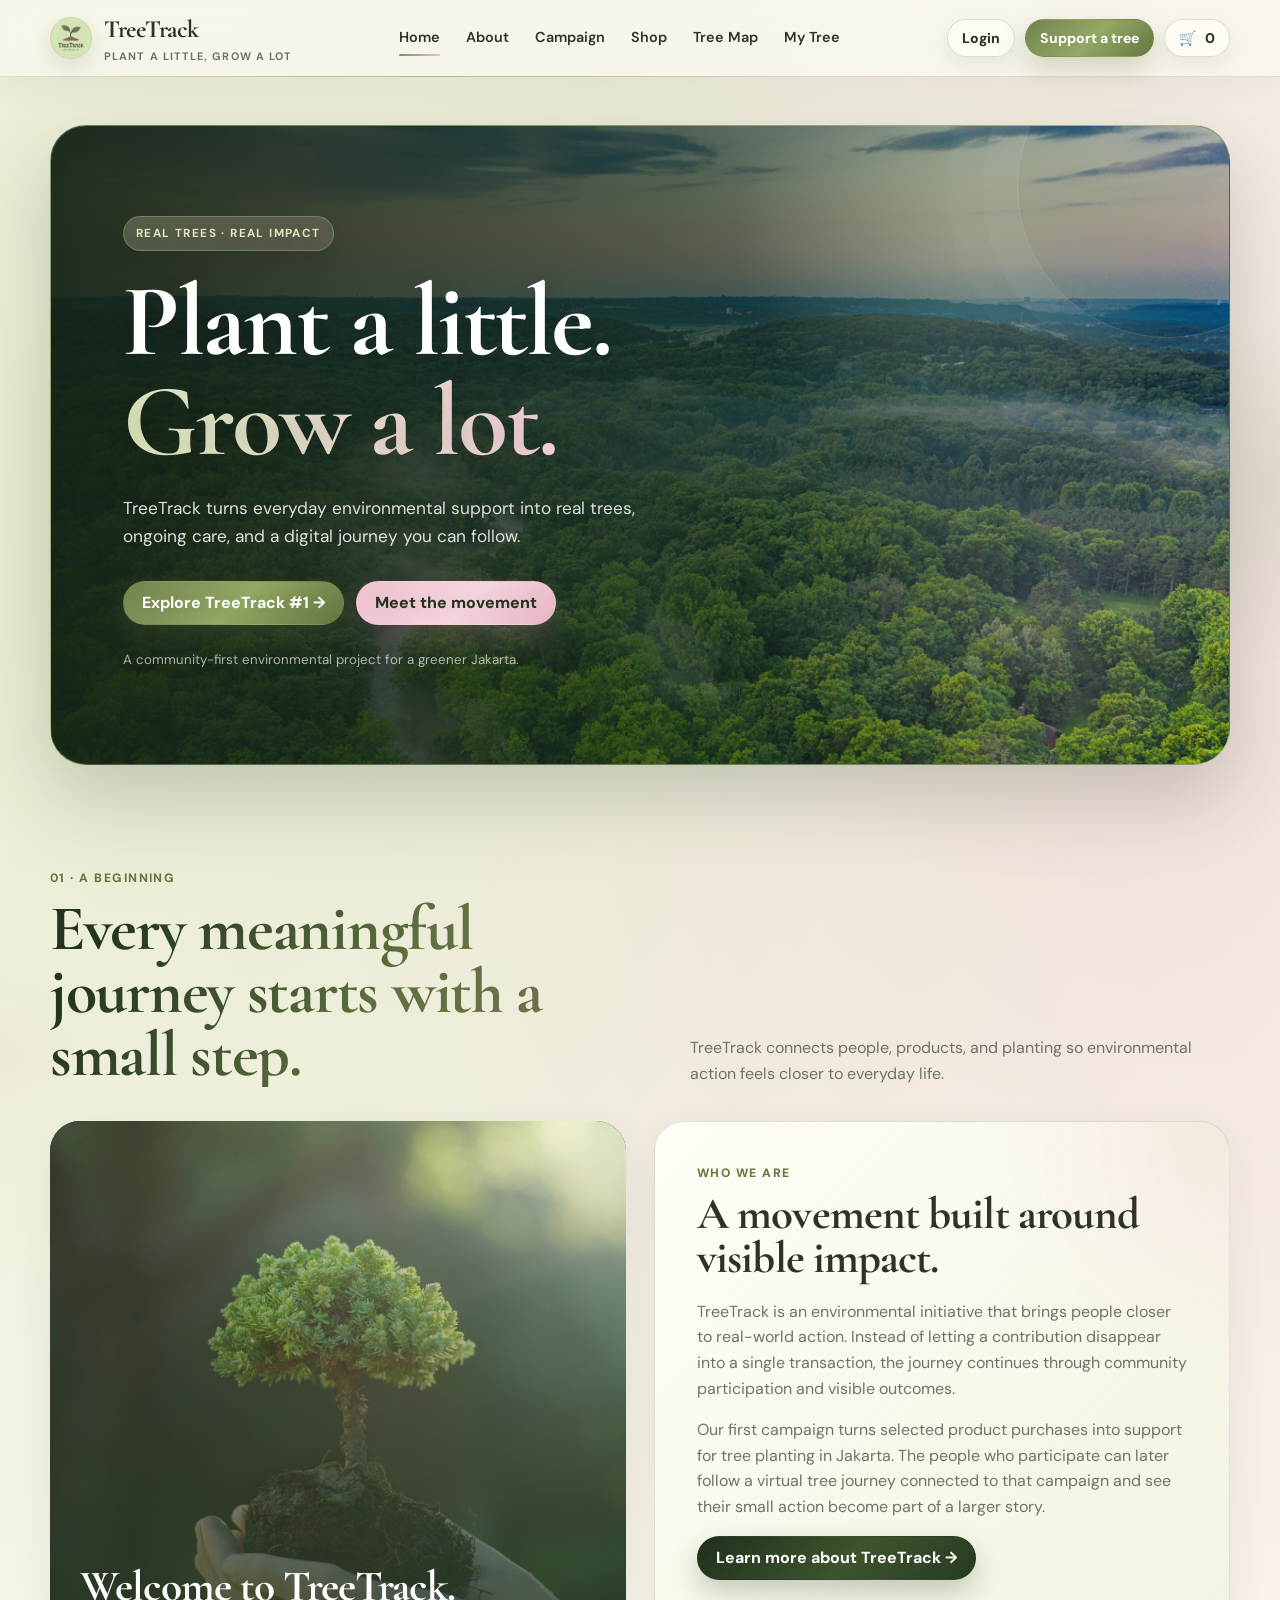
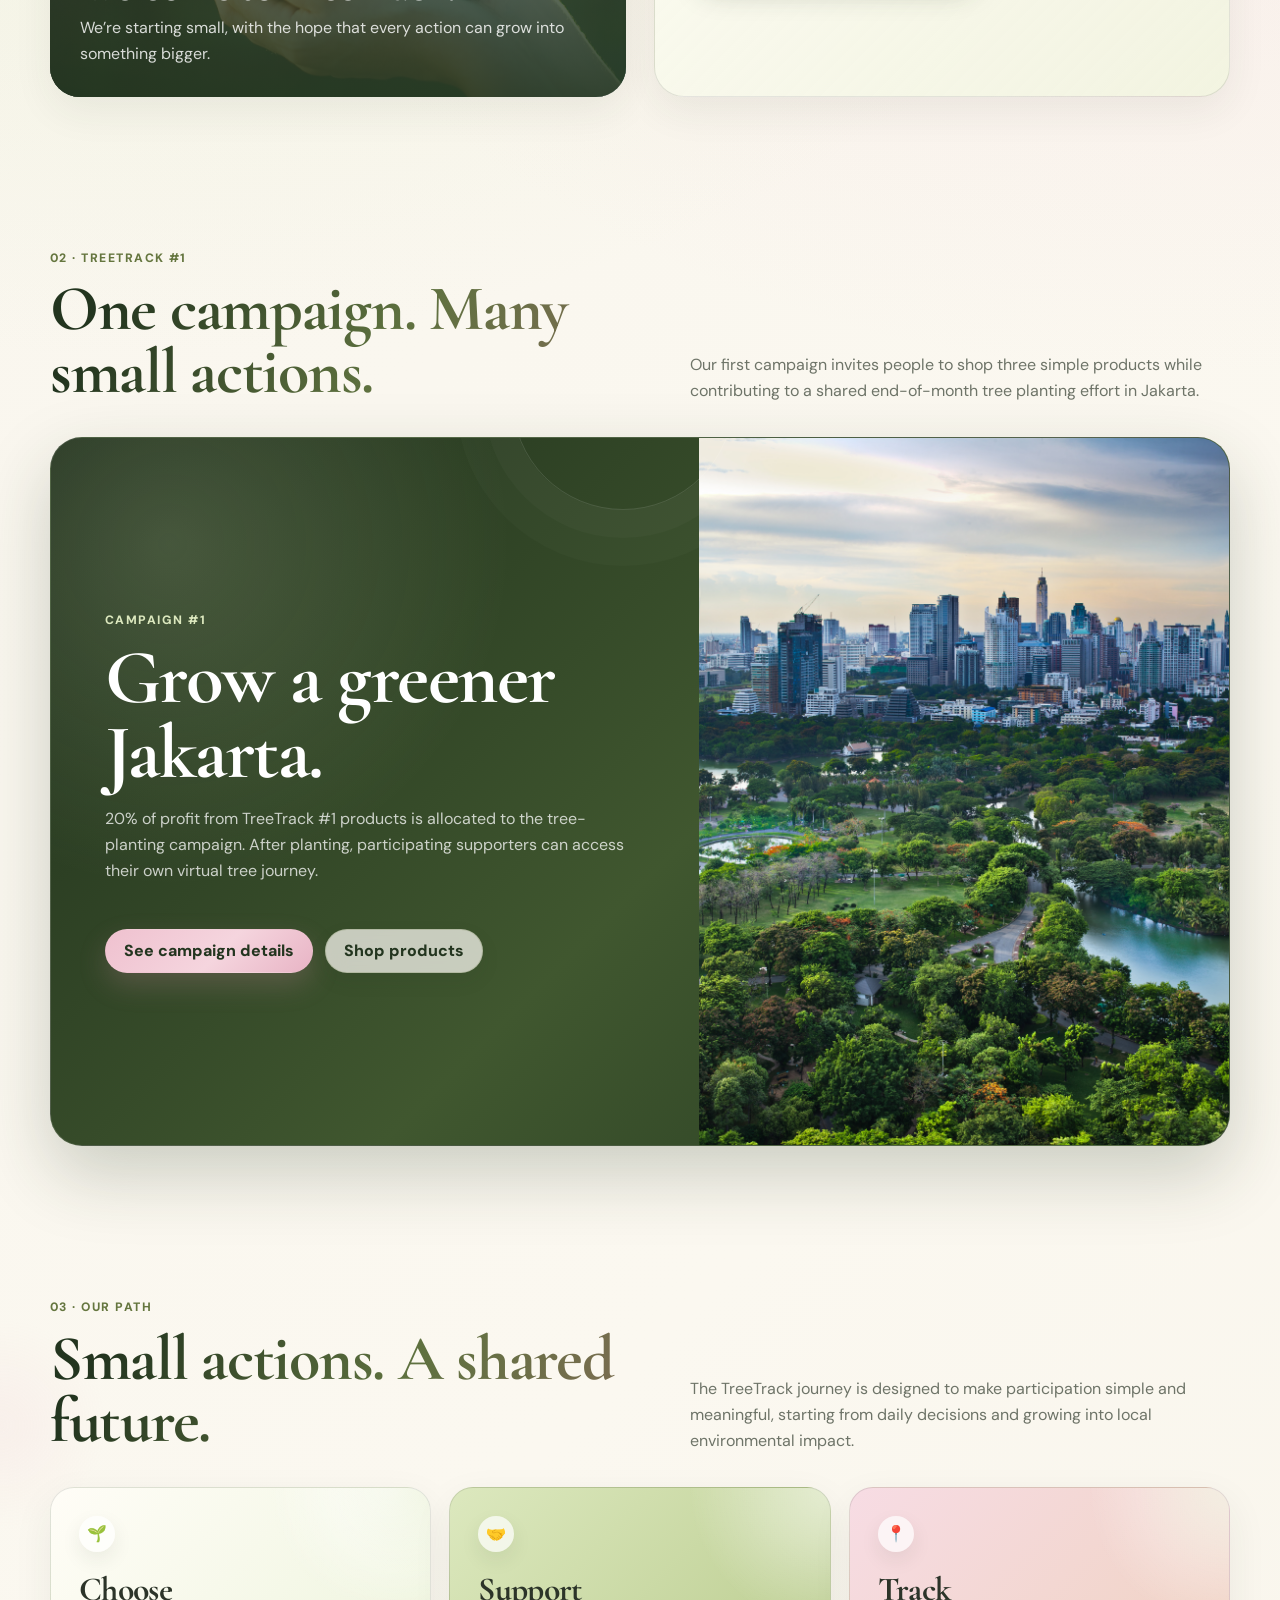
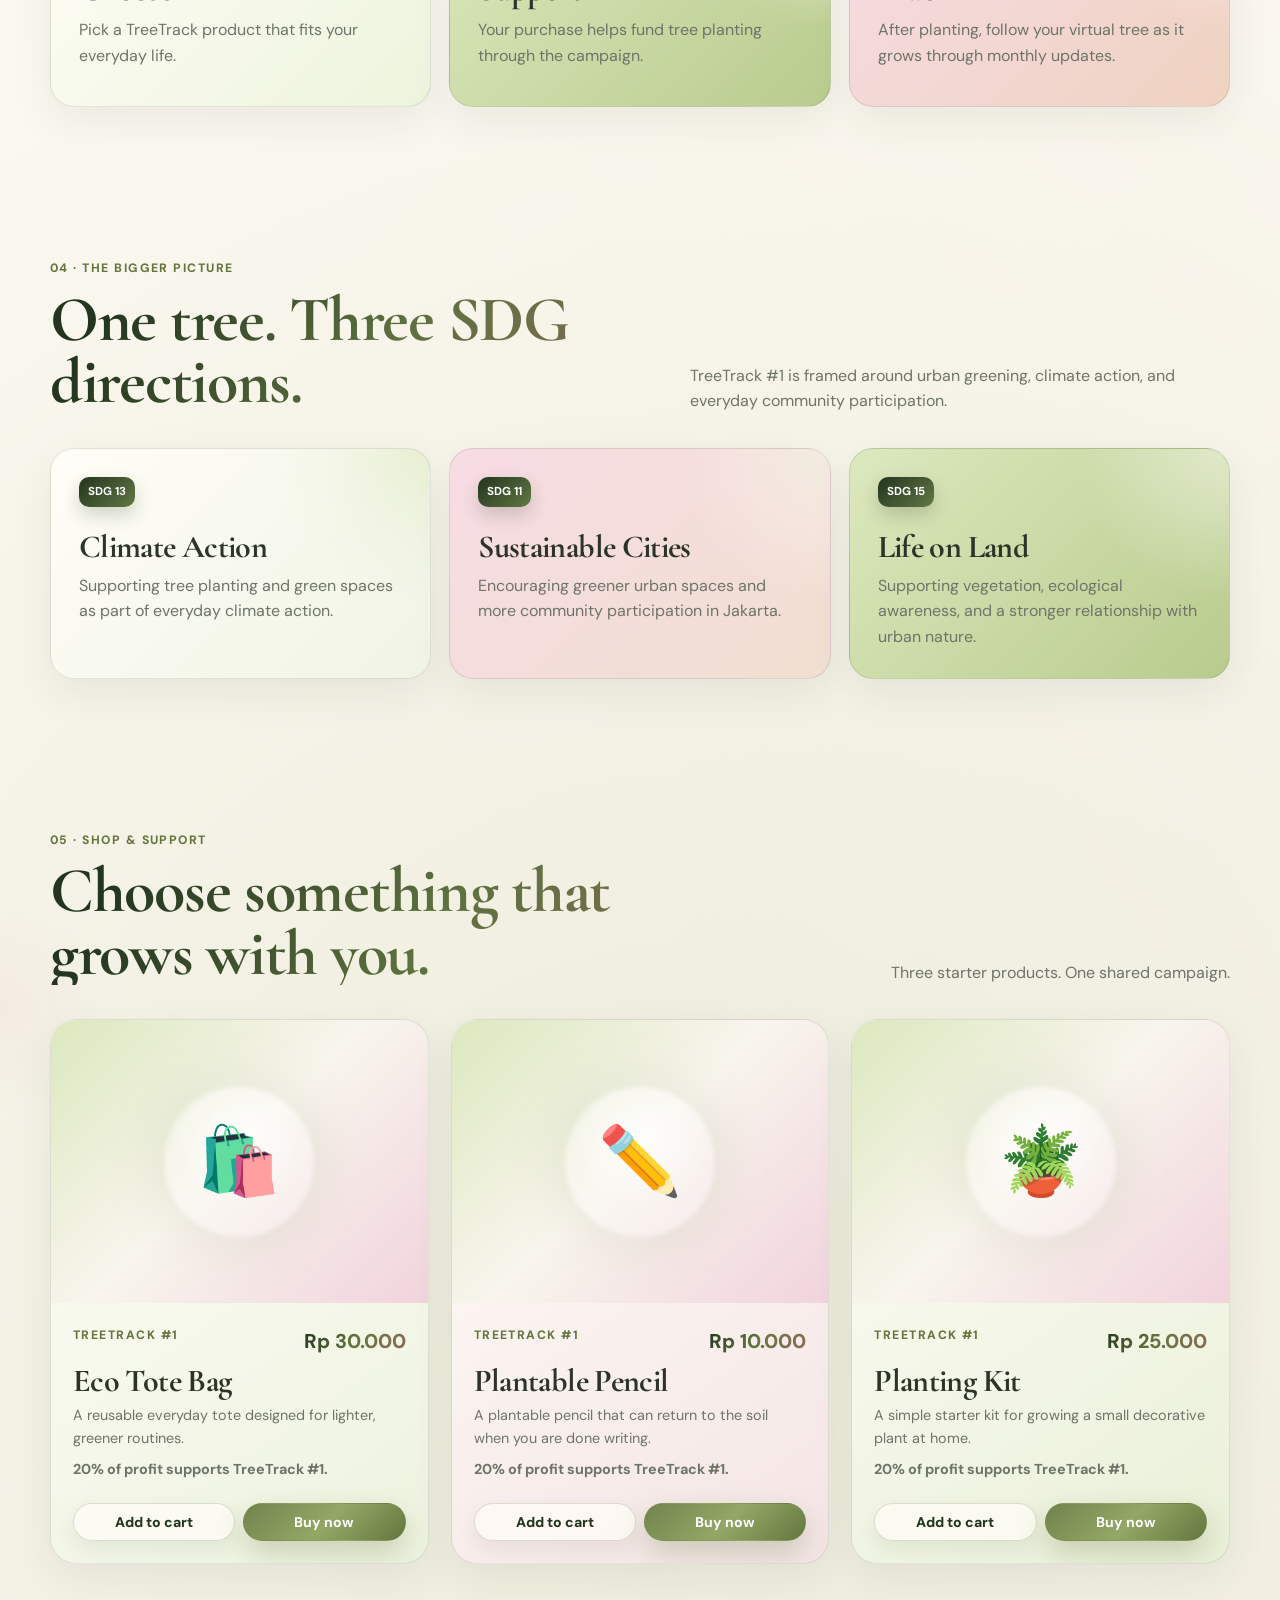
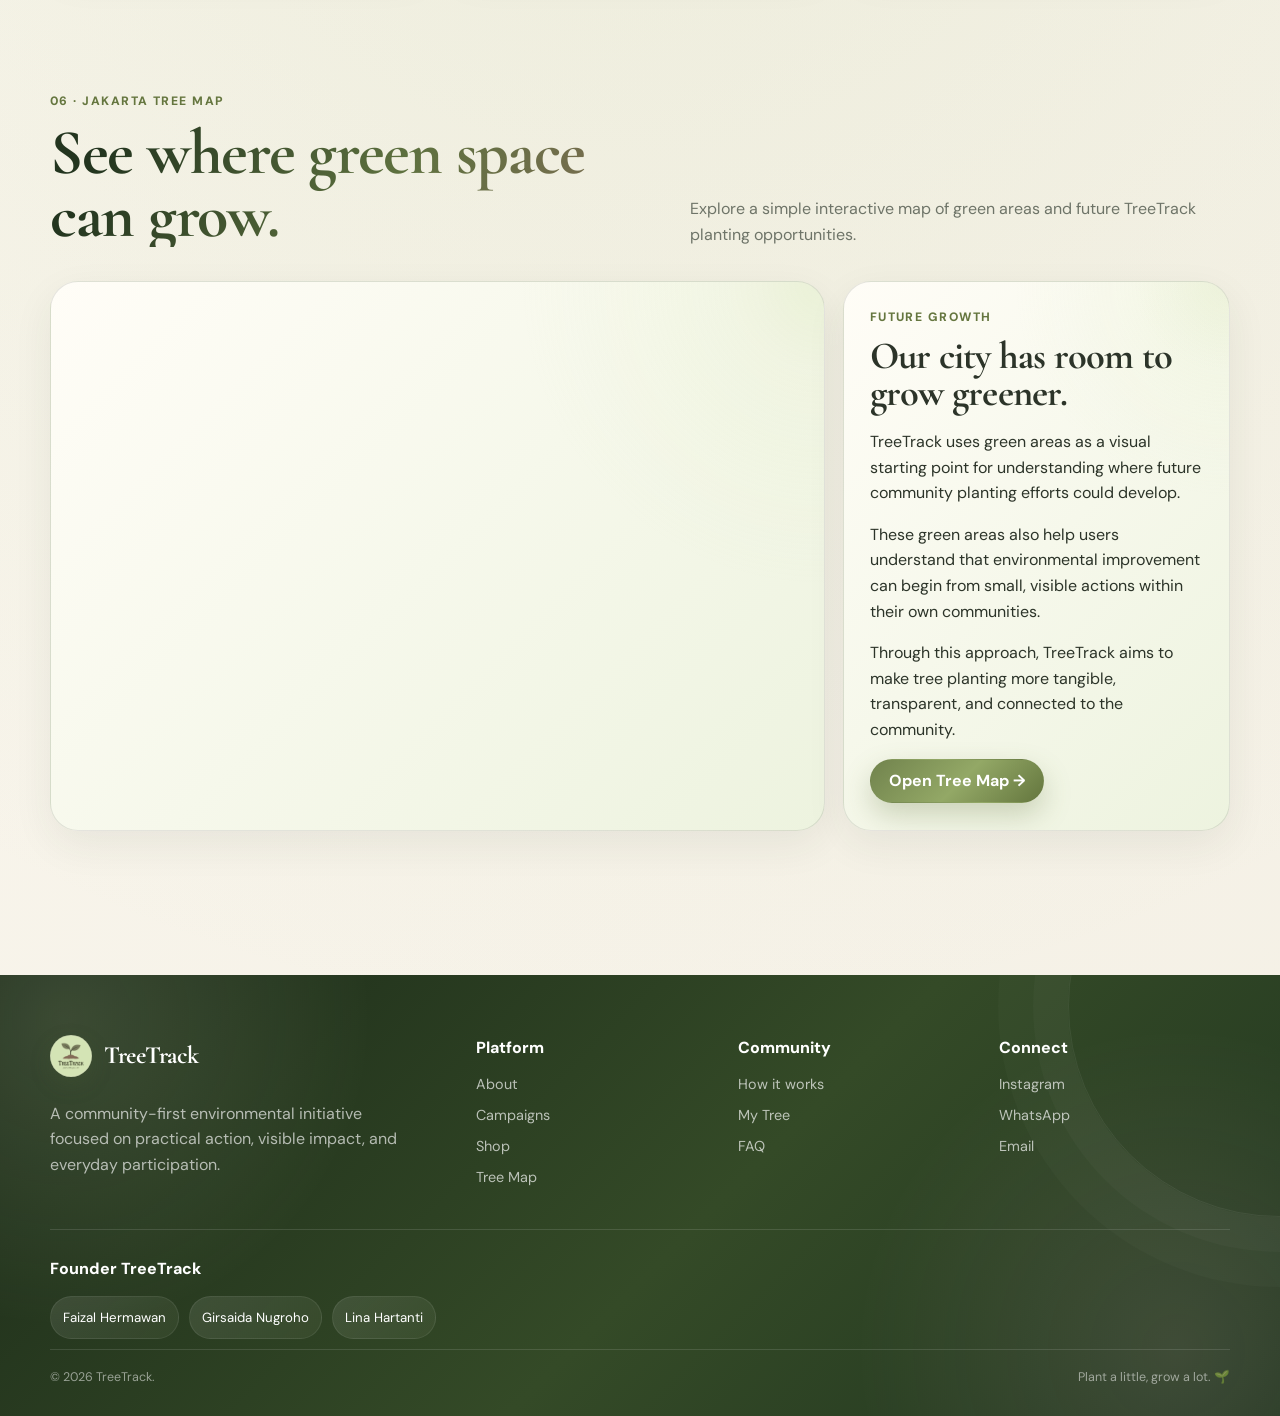
==== commit 9289576b: "Update WhatsApp link in homepage footer to new number" ====
--- a/index.html
+++ b/index.html
@@ -72,8 +72,8 @@
         <div class="text-card">
           <div class="kicker">Who we are</div>
           <h3>A movement built around visible impact.</h3>
-          <p>TreeTrack is an environmental initiative that brings people closer to real-world action. Instead of letting a contribution disappear into a single transaction, the journey continues through planting, care, and updates.</p>
-          <p>Our first campaign turns selected product purchases into support for tree planting in Jakarta. The people who participate can later follow a virtual tree journey connected to that campaign.</p>
+          <p>TreeTrack is an environmental initiative that brings people closer to real-world action. Instead of letting a contribution disappear into a single transaction, the journey continues through community participation and visible outcomes.</p>
+          <p>Our first campaign turns selected product purchases into support for tree planting in Jakarta. The people who participate can later follow a virtual tree journey connected to that campaign and see their small action become part of a larger story.</p>
           <a class="btn btn-dark" href="about.html">Learn more about TreeTrack →</a>
         </div>
       </div>
@@ -103,7 +103,7 @@
 
   <section class="section tight">
     <div class="container">
-      <div class="section-head"><div><div class="kicker">03 · Our path</div><h2>Small actions. A shared future.</h2></div><p>The TreeTrack journey is designed to make participation simple and meaningful.</p></div>
+      <div class="section-head"><div><div class="kicker">03 · Our path</div><h2>Small actions. A shared future.</h2></div><p>The TreeTrack journey is designed to make participation simple and meaningful, starting from daily decisions and growing into local environmental impact.</p></div>
       <div class="story-grid">
         <article class="story-card"><span>🌱</span><h3>Choose</h3><p>Pick a TreeTrack product that fits your everyday life.</p></article>
         <article class="story-card"><span>🤝</span><h3>Support</h3><p>Your purchase helps fund tree planting through the campaign.</p></article>
@@ -114,7 +114,7 @@
 
   <section class="section">
     <div class="container">
-      <div class="section-head"><div><div class="kicker">04 · The bigger picture</div><h2>One tree. Three SDG directions.</h2></div><p>TreeTrack #1 is framed around urban greening, climate action, and life on land.</p></div>
+      <div class="section-head"><div><div class="kicker">04 · The bigger picture</div><h2>One tree. Three SDG directions.</h2></div><p>TreeTrack #1 is framed around urban greening, climate action, and everyday community participation.</p></div>
       <div class="sdgs">
         <article class="sdg-card"><span class="sdg-tag">SDG 13</span><h3>Climate Action</h3><p>Supporting tree planting and green spaces as part of everyday climate action.</p></article>
         <article class="sdg-card"><span class="sdg-tag">SDG 11</span><h3>Sustainable Cities</h3><p>Encouraging greener urban spaces and more community participation in Jakarta.</p></article>
@@ -132,7 +132,7 @@
 
   <section class="section tight">
     <div class="container">
-      <div class="section-head"><div><div class="kicker">06 · Jakarta tree map</div><h2>See where green space can grow.</h2></div><p>Explore a simple interactive map of green areas and future TreeTrack development references.</p></div>
+      <div class="section-head"><div><div class="kicker">06 · Jakarta tree map</div><h2>See where green space can grow.</h2></div><p>Explore a simple interactive map of green areas and future TreeTrack planting opportunities.</p></div>
       <div class="map-shell">
         <div class="map-frame" style="min-height:420px"><iframe title="Jakarta green space map" src="https://www.google.com/maps?q=Jakarta%20green%20spaces&output=embed" loading="lazy"></iframe></div>
         <div class="map-side">
@@ -162,12 +162,12 @@
 <footer class="site-footer">
   <div class="container">
     <div class="footer-grid">
-      <div class="footer-brand"><div class="brand"><span class="brand-mark"><img src="assets/treetrack-logo.png" alt=""></span><span class="brand-name">TreeTrack</span></div><p>A community-first environmental project turning small actions into real trees, tree care, and trackable impact.</p></div>
+      <div class="footer-brand"><div class="brand"><span class="brand-mark"><img src="assets/treetrack-logo.png" alt=""></span><span class="brand-name">TreeTrack</span></div><p>A community-first environmental initiative focused on practical action, visible impact, and everyday participation.</p></div>
       <div><div class="footer-title">Platform</div><div class="footer-links"><a href="about.html">About</a><a href="campaign.html">Campaigns</a><a href="shop.html">Shop</a><a href="map.html">Tree Map</a></div></div>
       <div><div class="footer-title">Community</div><div class="footer-links"><a href="about.html#how">How it works</a><a href="my-tree.html">My Tree</a><a href="about.html#faq">FAQ</a></div></div>
-      <div><div class="footer-title">Connect</div><div class="footer-links"><a href="https://instagram.com/treetrack.id" target="_blank" rel="noopener">Instagram</a><a href="https://wa.me/628139511928" target="_blank" rel="noopener">WhatsApp</a><a href="mailto:hello@treetrack.id">Email</a></div></div>
+      <div><div class="footer-title">Connect</div><div class="footer-links"><a href="https://instagram.com/treetrack.id" target="_blank" rel="noopener">Instagram</a><a href="https://wa.me/6287840808615" target="_blank" rel="noopener">WhatsApp</a><a href="mailto:hello@treetrack.id">Email</a></div></div>
     </div>
-    <div class="footer-founders"><div class="footer-title">Founder TreeTrack</div><div class="founder-list"><span class="founder">Faizal Hermawan</span><span class="founder">Girsaida Nugroho</span><span class="founder">Hussain Asy Syahid</span><span class="founder">Zulfa Khaerunisa</span></div></div>
+    <div class="footer-founders"><div class="footer-title">Founder TreeTrack</div><div class="founder-list"><span class="founder">Faizal Hermawan</span><span class="founder">Girsaida Nugroho</span><span class="founder">Lina Hartanti</span></div></div>
     <div class="footer-bottom"><span>© <span data-year></span> TreeTrack.</span><span>Plant a little, grow a lot. 🌱</span></div>
   </div>
 </footer>
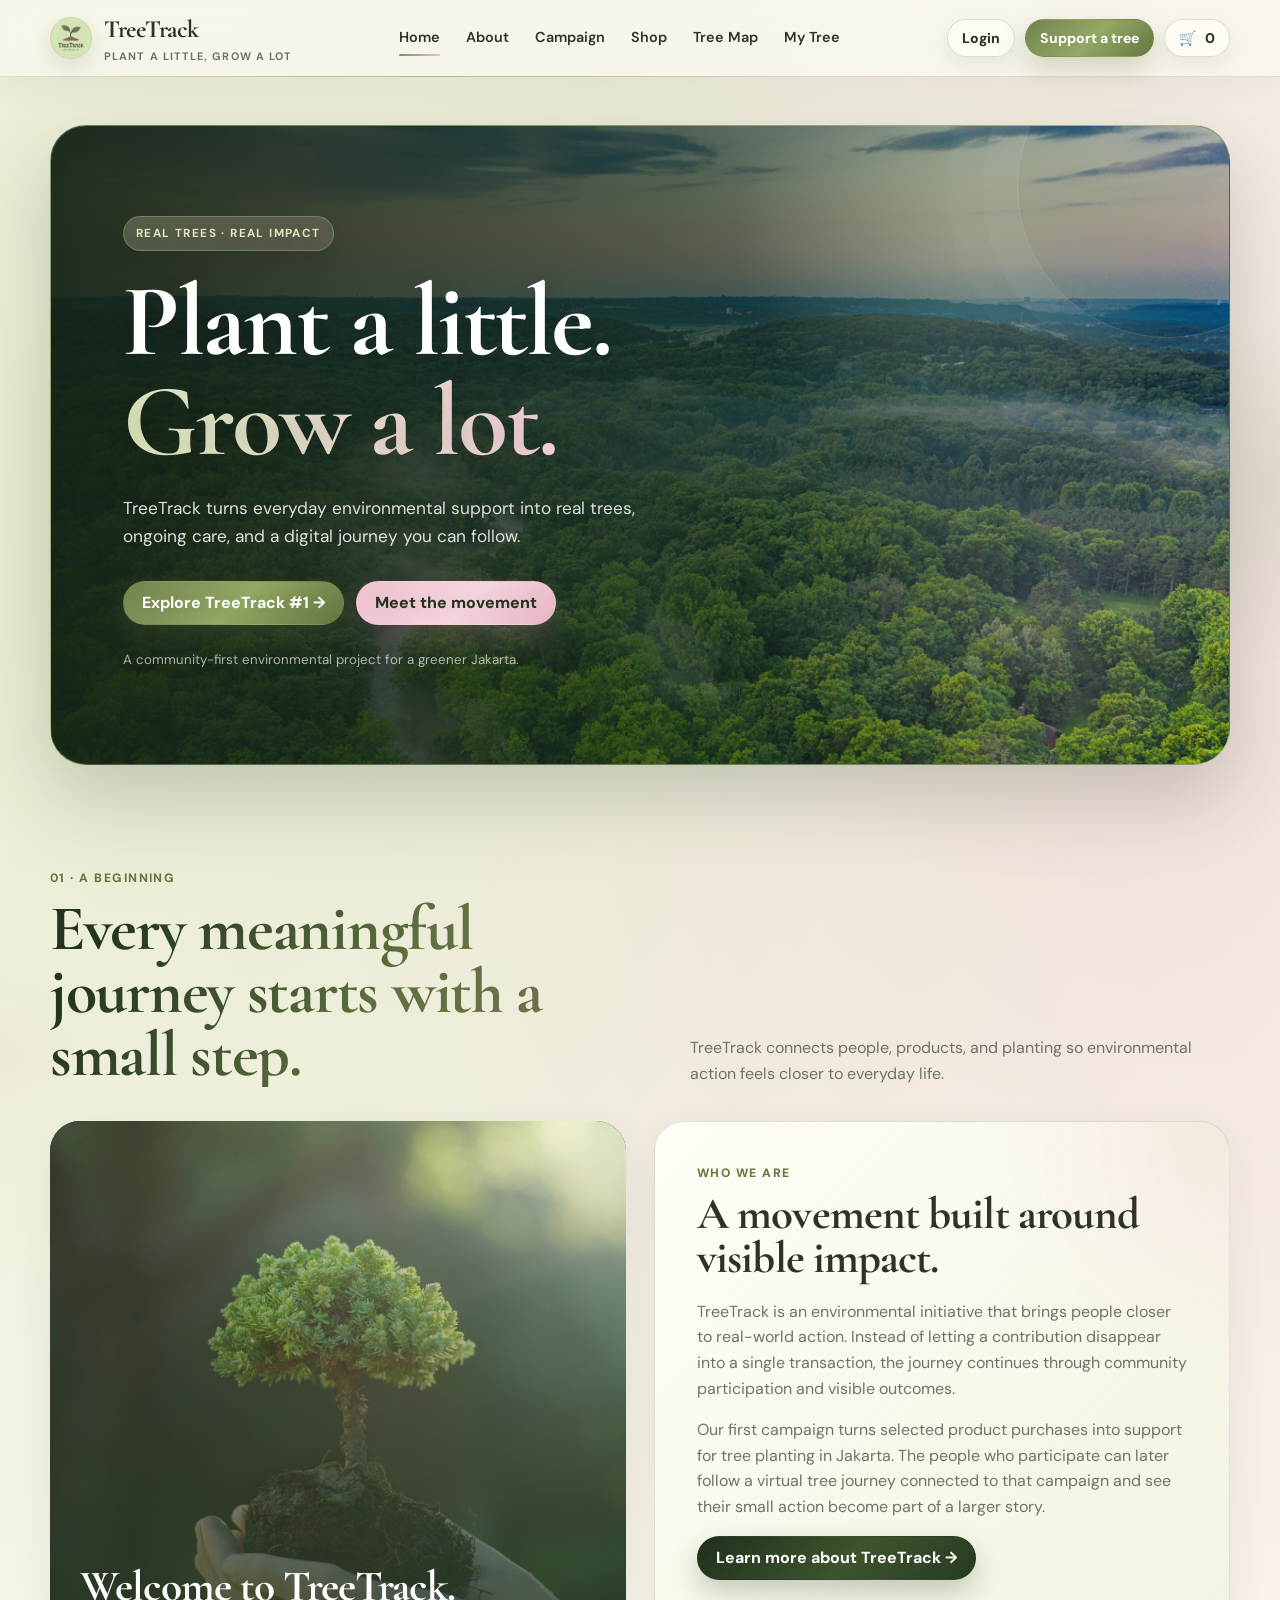
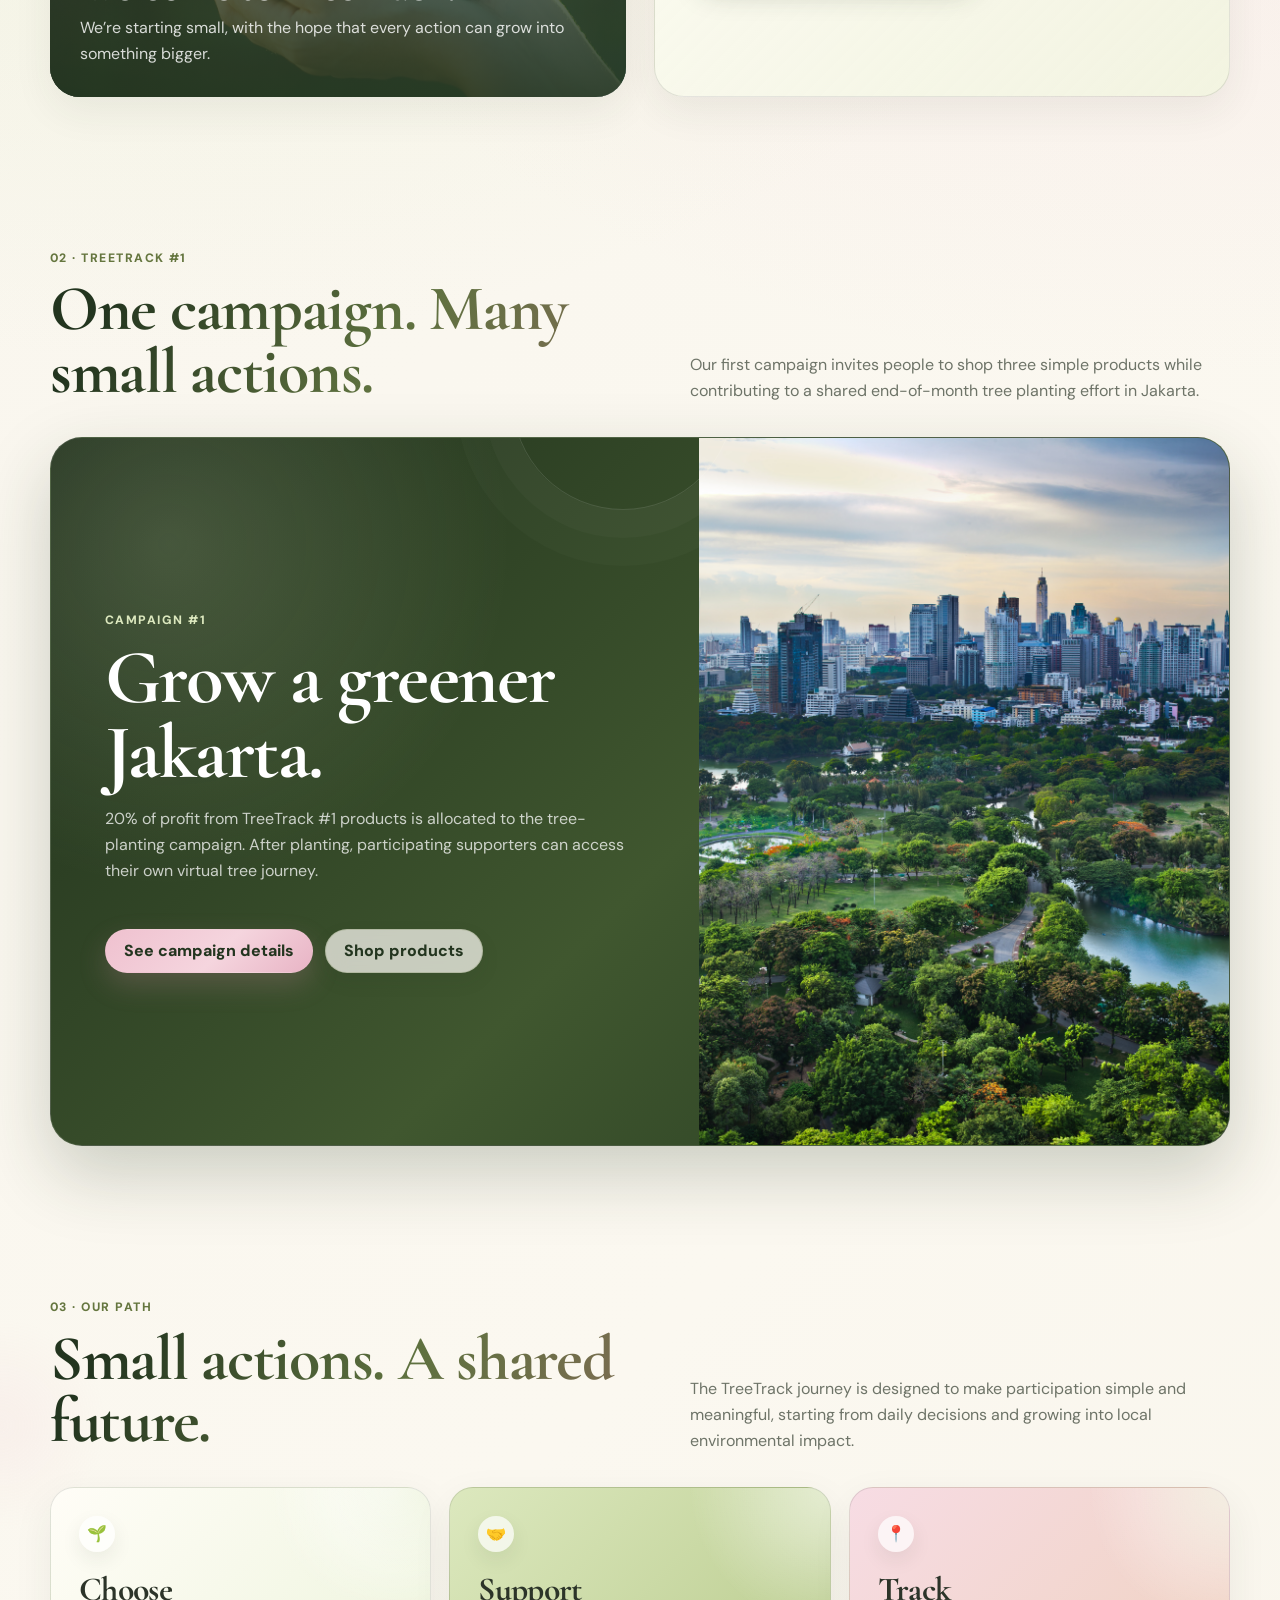
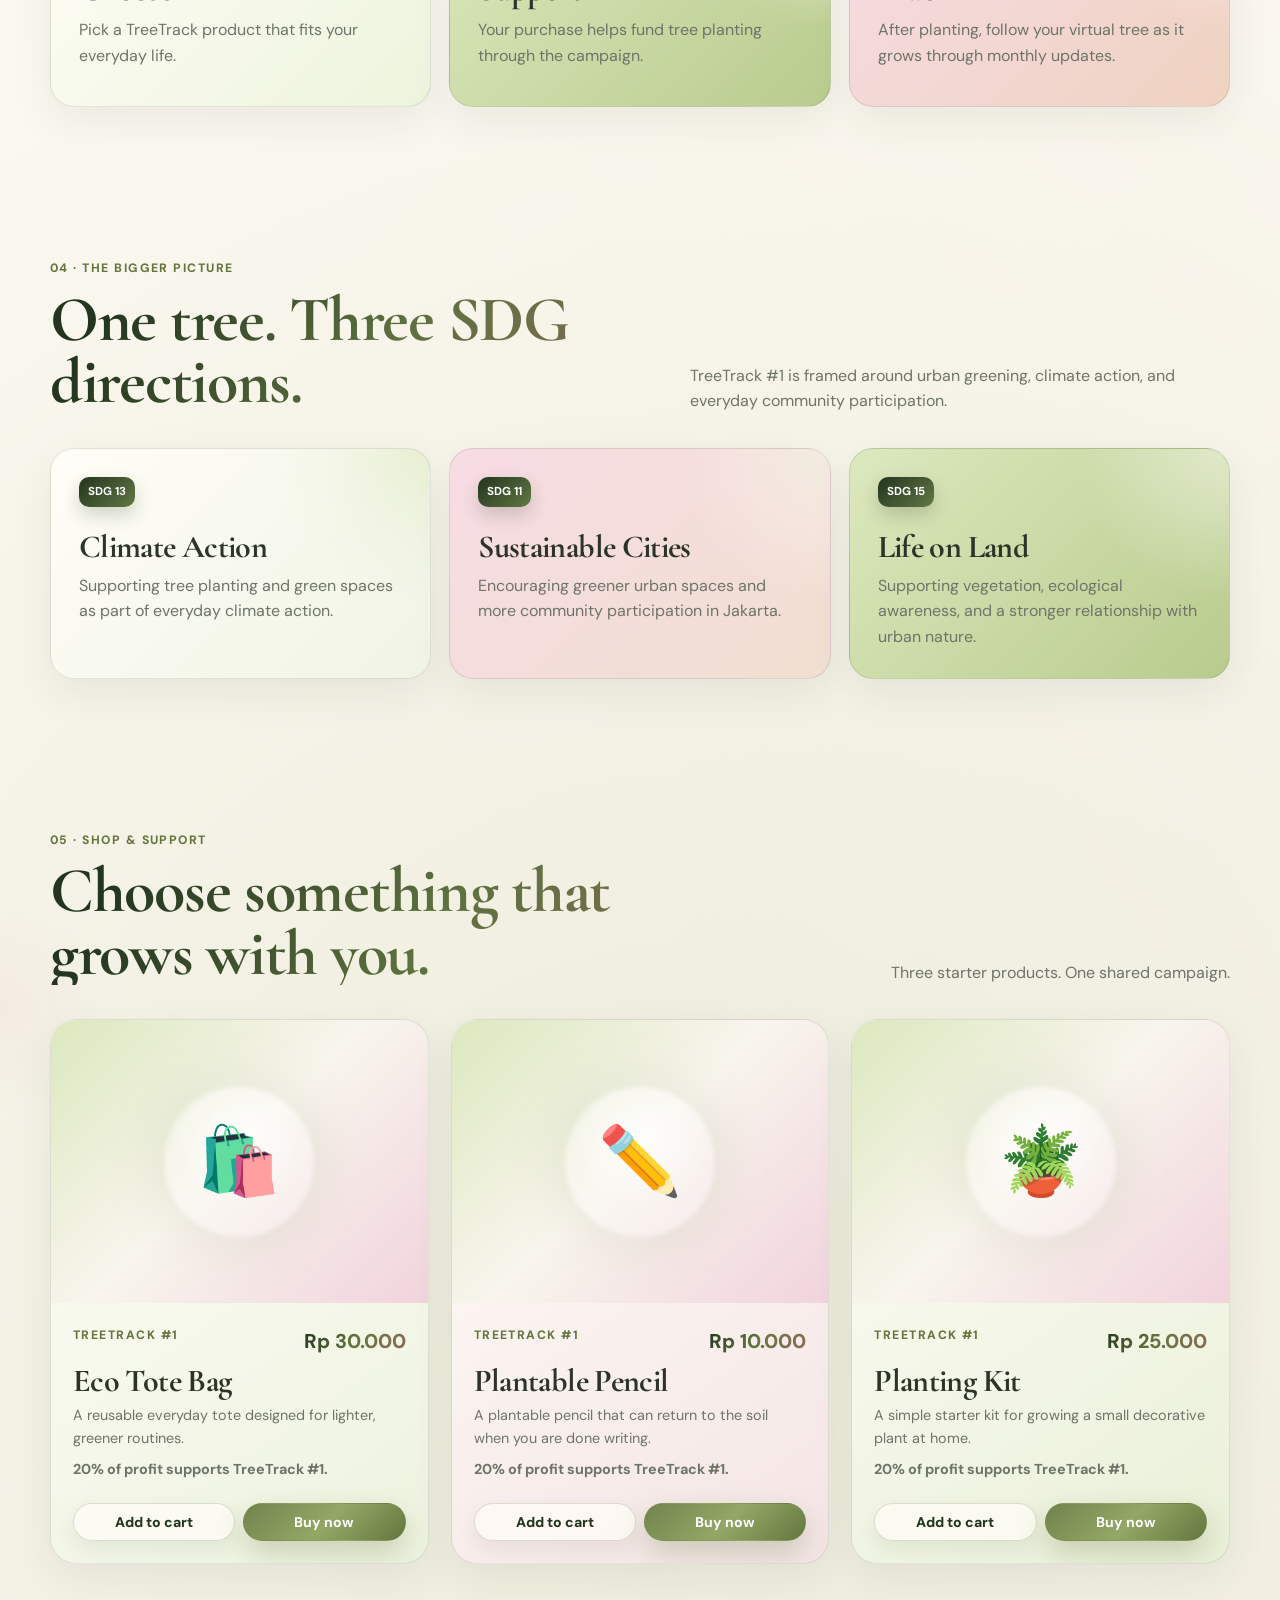
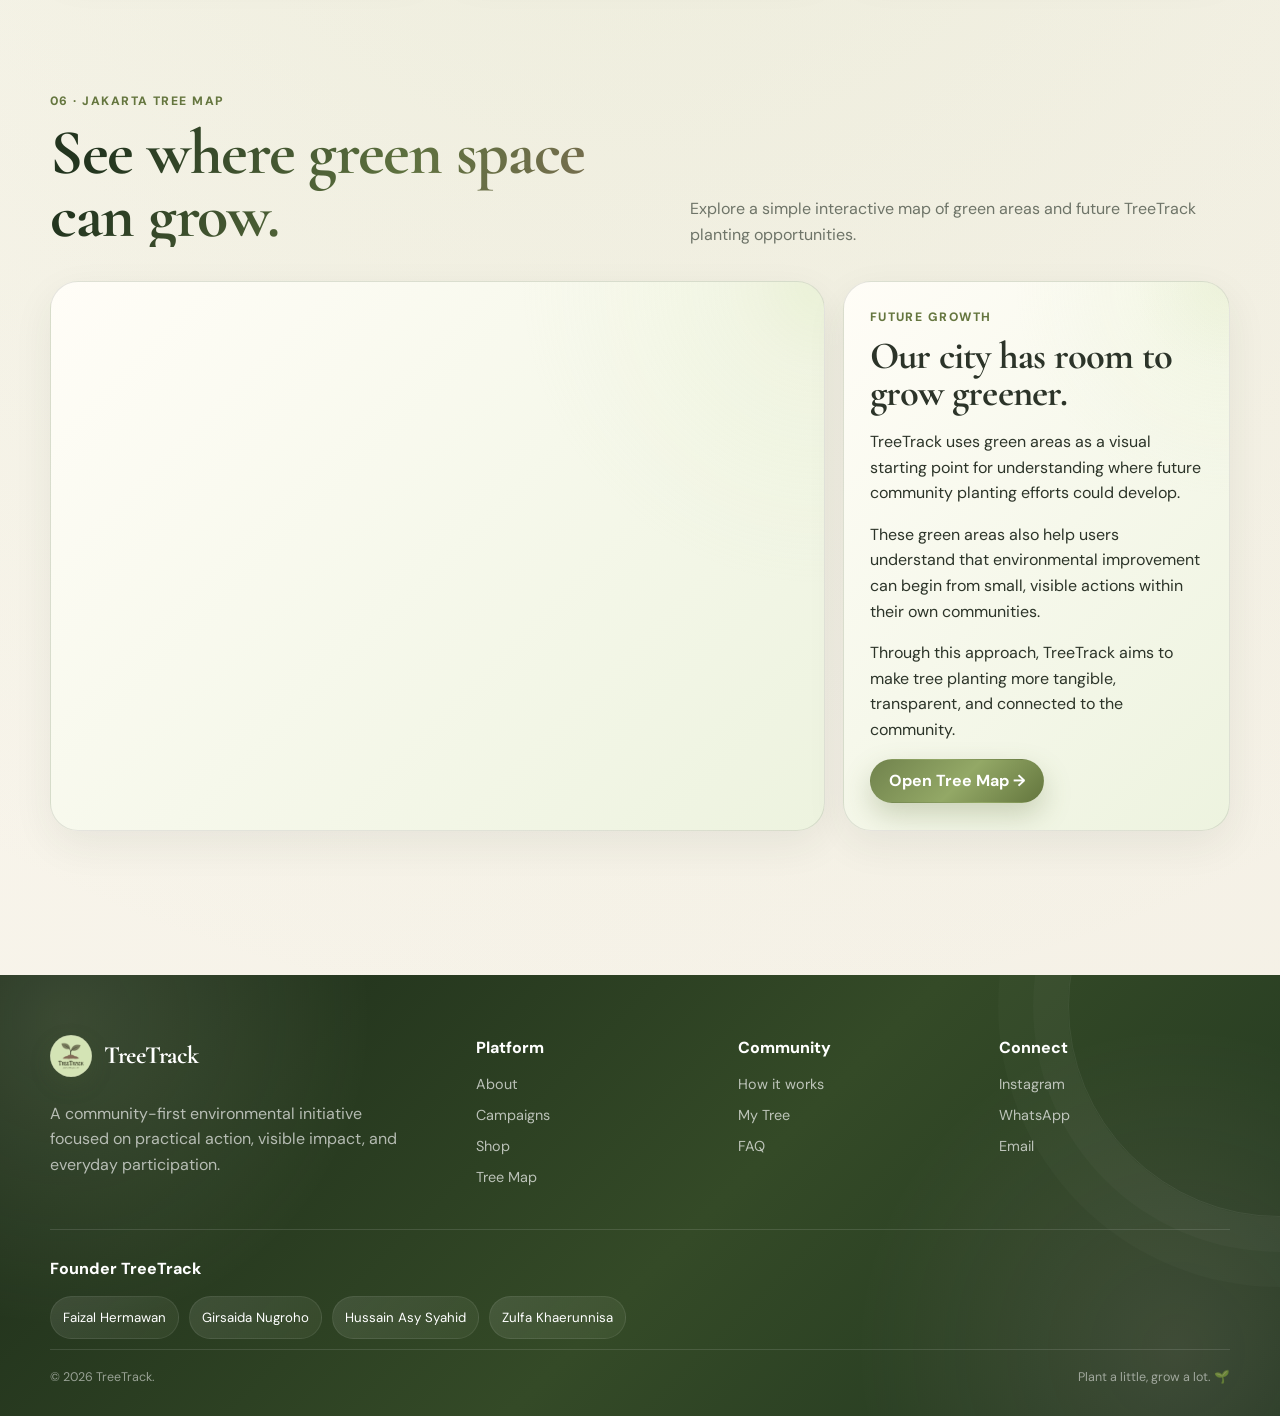
==== commit fbd6245d: "Update index.html" ====
--- a/index.html
+++ b/index.html
@@ -167,7 +167,7 @@
       <div><div class="footer-title">Community</div><div class="footer-links"><a href="about.html#how">How it works</a><a href="my-tree.html">My Tree</a><a href="about.html#faq">FAQ</a></div></div>
       <div><div class="footer-title">Connect</div><div class="footer-links"><a href="https://instagram.com/treetrack.id" target="_blank" rel="noopener">Instagram</a><a href="https://wa.me/6287840808615" target="_blank" rel="noopener">WhatsApp</a><a href="mailto:hello@treetrack.id">Email</a></div></div>
     </div>
-    <div class="footer-founders"><div class="footer-title">Founder TreeTrack</div><div class="founder-list"><span class="founder">Faizal Hermawan</span><span class="founder">Girsaida Nugroho</span><span class="founder">Lina Hartanti</span></div></div>
+    <div class="footer-founders"><div class="footer-title">Founder TreeTrack</div><div class="founder-list"><span class="founder">Faizal Hermawan</span><span class="founder">Girsaida Nugroho</span><span class="founder">Hussain Asy Syahid</span><span class="founder">Zulfa Khaerunnisa</span></div></div>
     <div class="footer-bottom"><span>© <span data-year></span> TreeTrack.</span><span>Plant a little, grow a lot. 🌱</span></div>
   </div>
 </footer>
